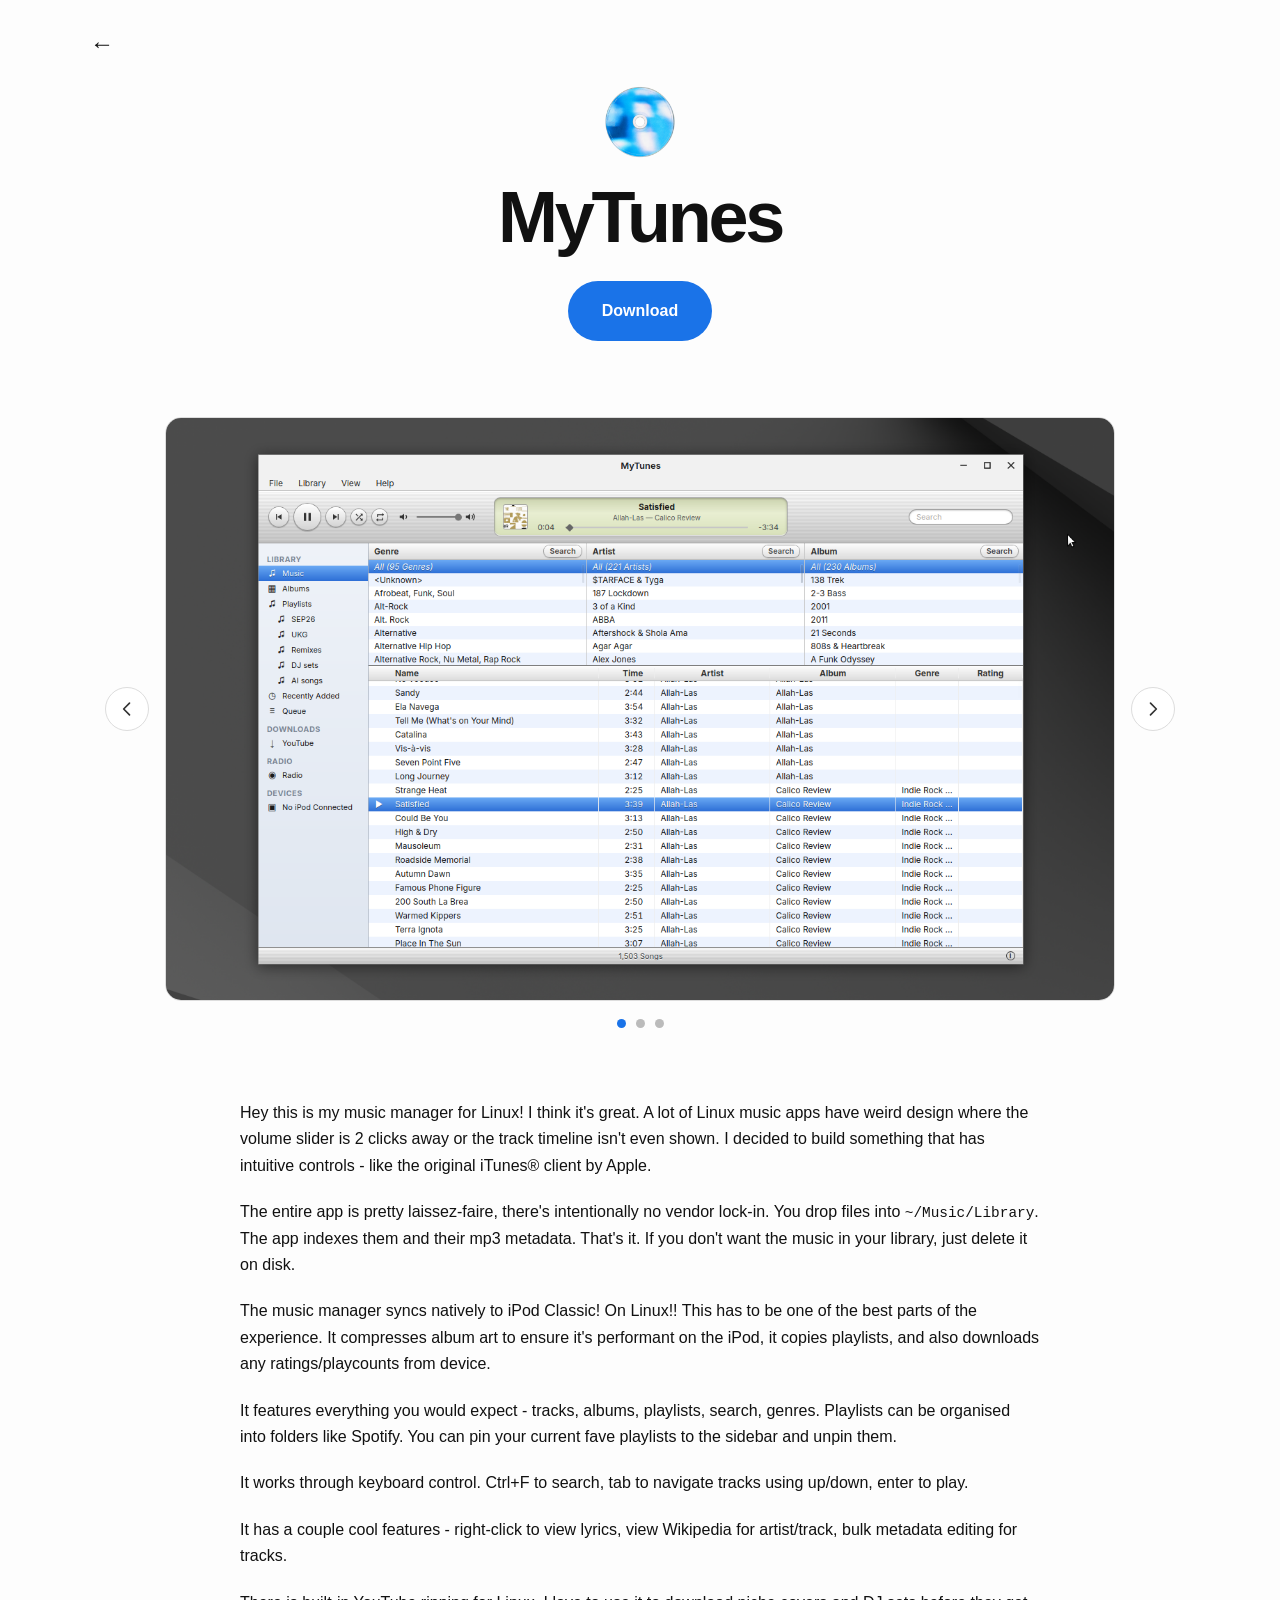
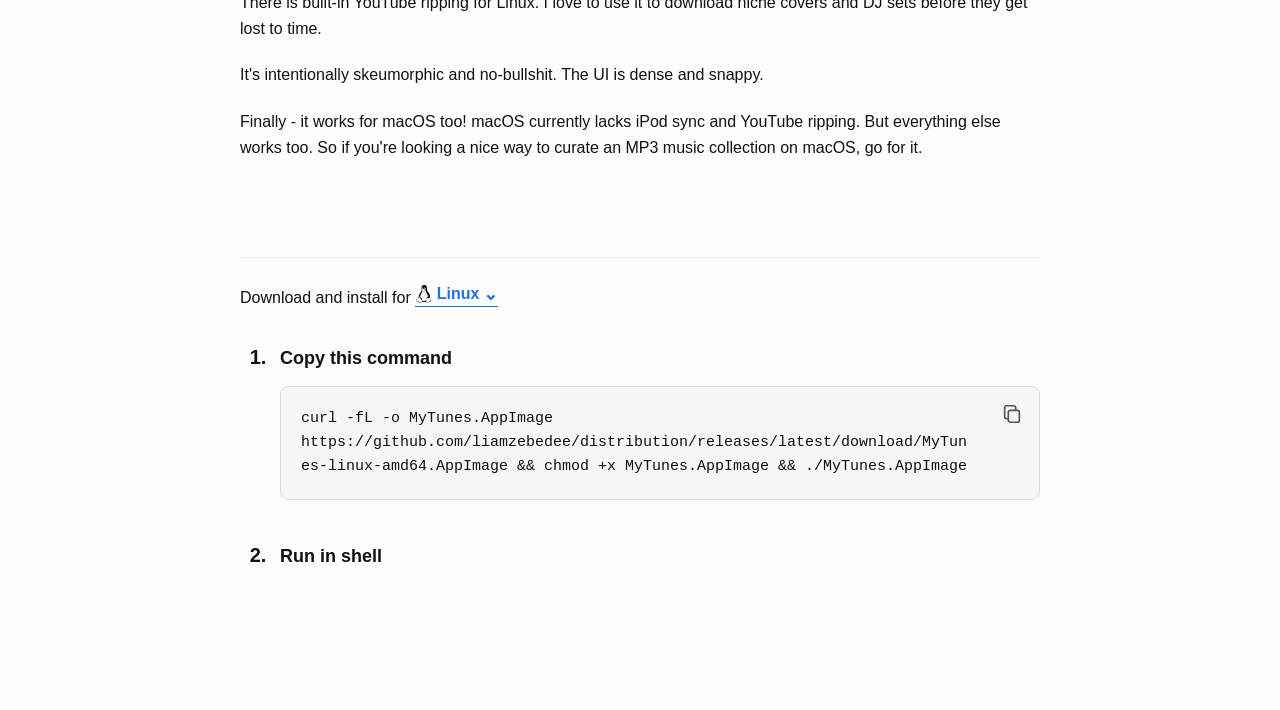
==== docs/mytunes/index.html @ f2d816f9 "Remove platform icons from product pages" ====
<!doctype html>
<html lang="en">
<head>
  <meta charset="utf-8">
  <meta name="viewport" content="width=device-width, initial-scale=1">
  <meta name="color-scheme" content="light">
  <title>MyTunes</title>
  <link rel="icon" href="../assets/mytunes.png">
  <link rel="preload" as="image" href="../assets/mytunes-music.png">
  <link rel="preload" as="image" href="../assets/mytunes-albums.png">
  <link rel="preload" as="image" href="../assets/mytunes-playlist.png">
  <link rel="preload" as="image" href="../assets/mytunes-macos-music.png">
  <link rel="preload" as="image" href="../assets/mytunes-macos-albums.png">
  <link rel="preload" as="image" href="../assets/mytunes-macos-playlist.png">
  <link rel="stylesheet" href="../styles.css?v=85d9c084">
</head>
<body>
  <div class="product-shell">
    <a class="back" href="../" aria-label="Back to apps">←</a>
    <main class="product-main" data-install="mytunes">
      <div class="product-hero">
        <img class="product-icon" src="../assets/mytunes.png" alt="" width="512" height="512">
        <h1>MyTunes</h1>
        <div class="hero-download">
          <a class="download-cta" href="#install">Download</a>
        </div>
      </div>
      <div class="product-gallery" aria-label="MyTunes screenshots">
        <div class="gallery-stage">
          <img class="product-shot" src="../assets/mytunes-music.png" data-linux-src="../assets/mytunes-music.png" data-mac-src="../assets/mytunes-macos-music.png" alt="MyTunes music library" width="1362" height="836" loading="eager">
          <img class="product-shot" src="../assets/mytunes-albums.png" data-linux-src="../assets/mytunes-albums.png" data-mac-src="../assets/mytunes-macos-albums.png" alt="MyTunes albums" width="1362" height="836" loading="eager" hidden>
          <img class="product-shot" src="../assets/mytunes-playlist.png" data-linux-src="../assets/mytunes-playlist.png" data-mac-src="../assets/mytunes-macos-playlist.png" alt="MyTunes playlist" width="1362" height="836" loading="eager" hidden>
          <button type="button" class="gallery-previous" aria-label="Previous screenshot"><svg viewBox="0 0 24 24" aria-hidden="true"><path d="m15 5-7 7 7 7"></path></svg></button>
          <button type="button" class="gallery-next" aria-label="Next screenshot"><svg viewBox="0 0 24 24" aria-hidden="true"><path d="m9 5 7 7-7 7"></path></svg></button>
        </div>
        <div class="gallery-dots" aria-label="Choose screenshot">
          <button type="button" data-slide="0" aria-label="Show music library" aria-current="true"></button>
          <button type="button" data-slide="1" aria-label="Show albums"></button>
          <button type="button" data-slide="2" aria-label="Show playlist"></button>
        </div>
      </div>
      <section class="product-overview" aria-label="About MyTunes">
        <p>Hey this is my music manager for Linux! I think it's great. A lot of Linux music apps have weird design where the volume slider is 2 clicks away or the track timeline isn't even shown. I decided to build something that has intuitive controls - like the original iTunes® client by Apple.</p>
        <p>The entire app is pretty laissez-faire, there's intentionally no vendor lock-in. You drop files into <code>~/Music/Library</code>. The app indexes them and their mp3 metadata. That's it. If you don't want the music in your library, just delete it on disk.</p>
        <p>The music manager syncs natively to iPod Classic! On Linux!! This has to be one of the best parts of the experience. It compresses album art to ensure it's performant on the iPod, it copies playlists, and also downloads any ratings/playcounts from device.</p>
        <p>It features everything you would expect - tracks, albums, playlists, search, genres. Playlists can be organised into folders like Spotify. You can pin your current fave playlists to the sidebar and unpin them.</p>
        <p>It works through keyboard control. Ctrl+F to search, tab to navigate tracks using up/down, enter to play.</p>
        <p>It has a couple cool features - right-click to view lyrics, view Wikipedia for artist/track, bulk metadata editing for tracks.</p>
        <p>There is built-in YouTube ripping for Linux. I love to use it to download niche covers and DJ sets before they get lost to time.</p>
        <p>It's intentionally skeumorphic and no-bullshit. The UI is dense and snappy.</p>
        <p>Finally - it works for macOS too! macOS currently lacks iPod sync and YouTube ripping. But everything else works too. So if you're looking a nice way to curate an MP3 music collection on macOS, go for it.</p>
      </section>
      <section class="install" id="install" aria-labelledby="install-title">
        <div class="install-line" id="install-title">
          <span>Download and install for</span>
          <details class="platform-picker">
            <summary><img class="selected-platform-icon" src="../assets/linux.svg" alt=""><span class="selected-platform">Linux</span><span class="picker-chevron" aria-hidden="true">⌄</span></summary>
            <div class="platform-menu">
              <button type="button" data-platform="linux" data-file="MyTunes.AppImage" data-url="https://github.com/liamzebedee/distribution/releases/latest/download/MyTunes-linux-amd64.AppImage"><img src="../assets/linux.svg" alt="">Linux</button>
              <button type="button" data-platform="mac" data-file="MyTunes.tar.gz" data-url="https://github.com/liamzebedee/distribution/releases/latest/download/MyTunes-macos-x86_64.tar.gz"><img src="../assets/apple.svg" alt="">macOS</button>
            </div>
          </details>
        </div>
        <ol class="steps">
          <li>
            <h3>Copy this command</h3>
            <div class="command">
              <code id="install-command" aria-live="polite"></code>
              <button type="button" class="copy-icon" aria-label="Copy command" title="Copy command" disabled>
                <svg class="icon-copy" viewBox="0 0 24 24" aria-hidden="true"><rect x="8" y="8" width="12" height="13" rx="2"></rect><path d="M16 8V5a2 2 0 0 0-2-2H6a2 2 0 0 0-2 2v10a2 2 0 0 0 2 2h2"></path></svg>
                <svg class="icon-check" viewBox="0 0 24 24" aria-hidden="true" hidden><path d="m4 12 5 5L20 6"></path></svg>
              </button>
              <span class="copy-status" role="status" aria-live="polite"></span>
            </div>
          </li>
          <li><h3>Run in shell</h3></li>
        </ol>
      </section>
    </main>
  </div>
  <script src="../site.js?v=9e9cbbb0" defer></script>
</body>
</html>
---- docs/styles.css ----
/* Small reset: preserve native controls while making sizing and media predictable. */
*, *::before, *::after { box-sizing: border-box; }
html {
  font: 400 16px/1.5 -apple-system, BlinkMacSystemFont, "Segoe UI", Roboto, Helvetica, Arial, sans-serif;
  color: #111;
  background: #fdfdfd;
  -webkit-text-size-adjust: 100%;
  text-size-adjust: 100%;
}
body { min-width: 320px; margin: 0; }
img, svg { display: block; max-width: 100%; }
img { height: auto; }
button, input, select, textarea { font: inherit; }
a { color: inherit; text-decoration-skip-ink: auto; }
[hidden] { display: none !important; }
:focus-visible { outline: 2px solid #2a7ae2; outline-offset: 3px; }

.home {
  display: grid;
  place-items: center;
  min-height: 100svh;
  padding: 32px 24px;
}
.app-grid {
  display: grid;
  grid-template-columns: repeat(2, minmax(260px, 350px));
  gap: 24px;
  width: 100%;
  justify-content: center;
}
.app-card {
  display: flex;
  flex-direction: column;
  align-items: center;
  min-height: 350px;
  padding: 46px 24px 34px;
  border: 1px solid #e5e5e5;
  border-radius: 12px;
  background: #fff;
  text-decoration: none;
  transition: border-color .15s, transform .15s;
}
.app-card:hover { border-color: #999; transform: translateY(-2px); }
.app-icon { width: 184px; height: 184px; object-fit: contain; }
.app-title { margin-top: 22px; font-size: 1.25rem; font-weight: 700; }
.platform-list { display: flex; gap: 22px; margin-top: 16px; }
.platform { display: inline-flex; align-items: center; gap: 6px; color: #555; font-size: .875rem; }
.platform img { width: 20px; height: 20px; }

.product-shell { width: min(100% - 48px, 1100px); min-height: 100svh; margin: 0 auto; padding: 28px 0 100px; }
.back { display: inline-block; padding: 4px 8px; margin-left: -8px; font-size: 1.5rem; line-height: 1; text-decoration: none; }
.back:hover { color: #2a7ae2; }
.product-hero { display: flex; flex-direction: column; align-items: center; padding-top: 24px; text-align: center; }
.product-icon { width: 76px; height: 76px; object-fit: contain; }
h1 { margin: 18px 0 24px; font-size: clamp(3rem, 6vw, 4.5rem); line-height: 1.1; letter-spacing: -.045em; }
.hero-download { display: flex; justify-content: center; }
.download-cta { display: inline-flex; align-items: center; justify-content: center; min-height: 60px; padding: 0 34px; border-radius: 999px; color: #fff; background: #1a73e8; font-weight: 700; text-decoration: none; }
.download-cta:hover { background: #185abc; }
.product-gallery { width: min(100%, 950px); margin: 76px auto 0; }
.gallery-stage { position: relative; }
.product-shot { display: block; width: 100%; height: auto; border: 1px solid #ddd; border-radius: 16px; background: #fff; }
.product-gallery[data-platform="mac"] .product-shot { border: 0; border-radius: 0; background: transparent; }
.single-shot { width: min(100%, 950px); margin: 76px auto 0; }
.product-shot.termset-shot { width: min(100%, 952px); border-radius: 0; }
.gallery-stage > button { position: absolute; top: 50%; display: grid; place-items: center; width: 44px; height: 44px; padding: 0; transform: translateY(-50%); border: 1px solid #ddd; border-radius: 50%; color: #333; background: #fff; cursor: pointer; }
.gallery-stage > button:hover { border-color: #999; color: #111; }
.gallery-stage > button svg { display: block; width: 20px; height: 20px; fill: none; stroke: currentColor; stroke-width: 2; stroke-linecap: round; stroke-linejoin: round; }
.gallery-previous { left: -60px; }
.gallery-next { right: -60px; }
.gallery-dots { display: flex; justify-content: center; gap: 10px; margin-top: 18px; }
.gallery-dots button { width: 9px; height: 9px; padding: 0; border: 0; border-radius: 50%; background: #bbb; cursor: pointer; }
.gallery-dots button[aria-current="true"] { background: #1a73e8; }
.product-overview { width: min(100%, 800px); margin: 72px auto 0; line-height: 1.65; }
.product-overview p { margin: 0 0 1.25em; }
.product-overview p:last-child { margin-bottom: 0; }
.product-overview code { font: .9em ui-monospace, SFMono-Regular, Consolas, "Liberation Mono", monospace; }
.install { width: min(100%, 800px); margin: 96px auto 0; padding-top: 24px; border-top: 1px solid #e5e5e5; scroll-margin-top: 24px; }
.install-line { display: flex; flex-wrap: wrap; align-items: baseline; gap: 4px; font-size: 1rem; line-height: 1.5; }
.platform-picker { position: relative; display: inline-block; }
.platform-picker summary { display: inline-flex; align-items: center; gap: 4px; border-bottom: 1px solid currentColor; color: #1a73e8; font-weight: 600; list-style: none; cursor: pointer; }
.platform-picker summary::marker { content: ""; }
.platform-picker summary::-webkit-details-marker { display: none; }
.platform-picker summary:hover { color: #185abc; }
.selected-platform-icon, .platform-menu button img { width: 18px; height: 18px; }
.picker-chevron { font-size: 1.125rem; line-height: 1; }
.platform-menu { position: absolute; z-index: 2; top: calc(100% + 8px); left: 0; min-width: 140px; padding: 5px; border: 1px solid #ddd; border-radius: 8px; background: #fff; box-shadow: 0 8px 24px #0002; }
.platform-menu button { display: flex; align-items: center; gap: 8px; width: 100%; padding: 8px 10px; border: 0; border-radius: 4px; color: #111; background: transparent; text-align: left; cursor: pointer; }
.platform-menu button:hover, .platform-menu button[aria-current="true"] { background: #eef3fc; }
.steps { margin: 32px 0 0; padding-left: 32px; }
.steps li { padding-left: 8px; margin-bottom: 40px; }
.steps li::marker { font-weight: 700; font-size: 1.25rem; }
.steps h3 { margin: 0 0 14px; font-size: 1.125rem; }
.command { position: relative; }
.command code { display: block; min-height: 84px; padding: 20px 66px 20px 20px; overflow-wrap: anywhere; border: 1px solid #ddd; border-radius: 8px; background: #f6f6f6; font: 15px/1.6 ui-monospace, SFMono-Regular, Consolas, "Liberation Mono", monospace; }
.copy-icon { position: absolute; top: 10px; right: 10px; display: grid; place-items: center; width: 36px; height: 36px; padding: 7px; border: 0; border-radius: 5px; color: #555; background: transparent; cursor: pointer; }
.copy-icon:hover:not(:disabled) { color: #111; background: #e8e8e8; }
.copy-icon:disabled { opacity: .5; cursor: default; }
.copy-icon.pending { color: #1a73e8; background: #eaf2fe; }
.copy-icon.copied { color: #16803d; background: #e9f6ed; }
.copy-icon.failed { color: #b3261e; background: #fcebea; }
.copy-icon svg { width: 22px; height: 22px; fill: none; stroke: currentColor; stroke-width: 1.8; stroke-linecap: round; stroke-linejoin: round; }
.copy-icon [hidden] { display: none; }
.copy-status { display: block; margin-top: 8px; font-size: .875rem; color: #16803d; }
.copy-status:empty { display: none; }
.copy-status.failed { color: #b3261e; }

@media (prefers-reduced-motion: reduce) {
  .app-card { transition: none; }
}

@media (max-width: 1100px) {
  .gallery-previous { left: 12px; }
  .gallery-next { right: 12px; }
}

@media (max-width: 620px) {
  .app-grid { grid-template-columns: minmax(0, 350px); gap: 16px; }
  .app-card { min-height: 300px; padding: 30px 20px 26px; }
  .app-icon { width: 152px; height: 152px; }
  .product-shell { width: calc(100% - 32px); }
  .product-hero { padding-top: 20px; }
  .product-icon { width: 64px; height: 64px; }
  h1 { margin-bottom: 22px; }
  .download-cta { min-height: 52px; padding: 0 26px; }
  .product-gallery, .single-shot { margin-top: 52px; }
  .product-shot { border-radius: 10px; }
  .install { margin-top: 64px; }
  .steps { margin-top: 32px; }
}
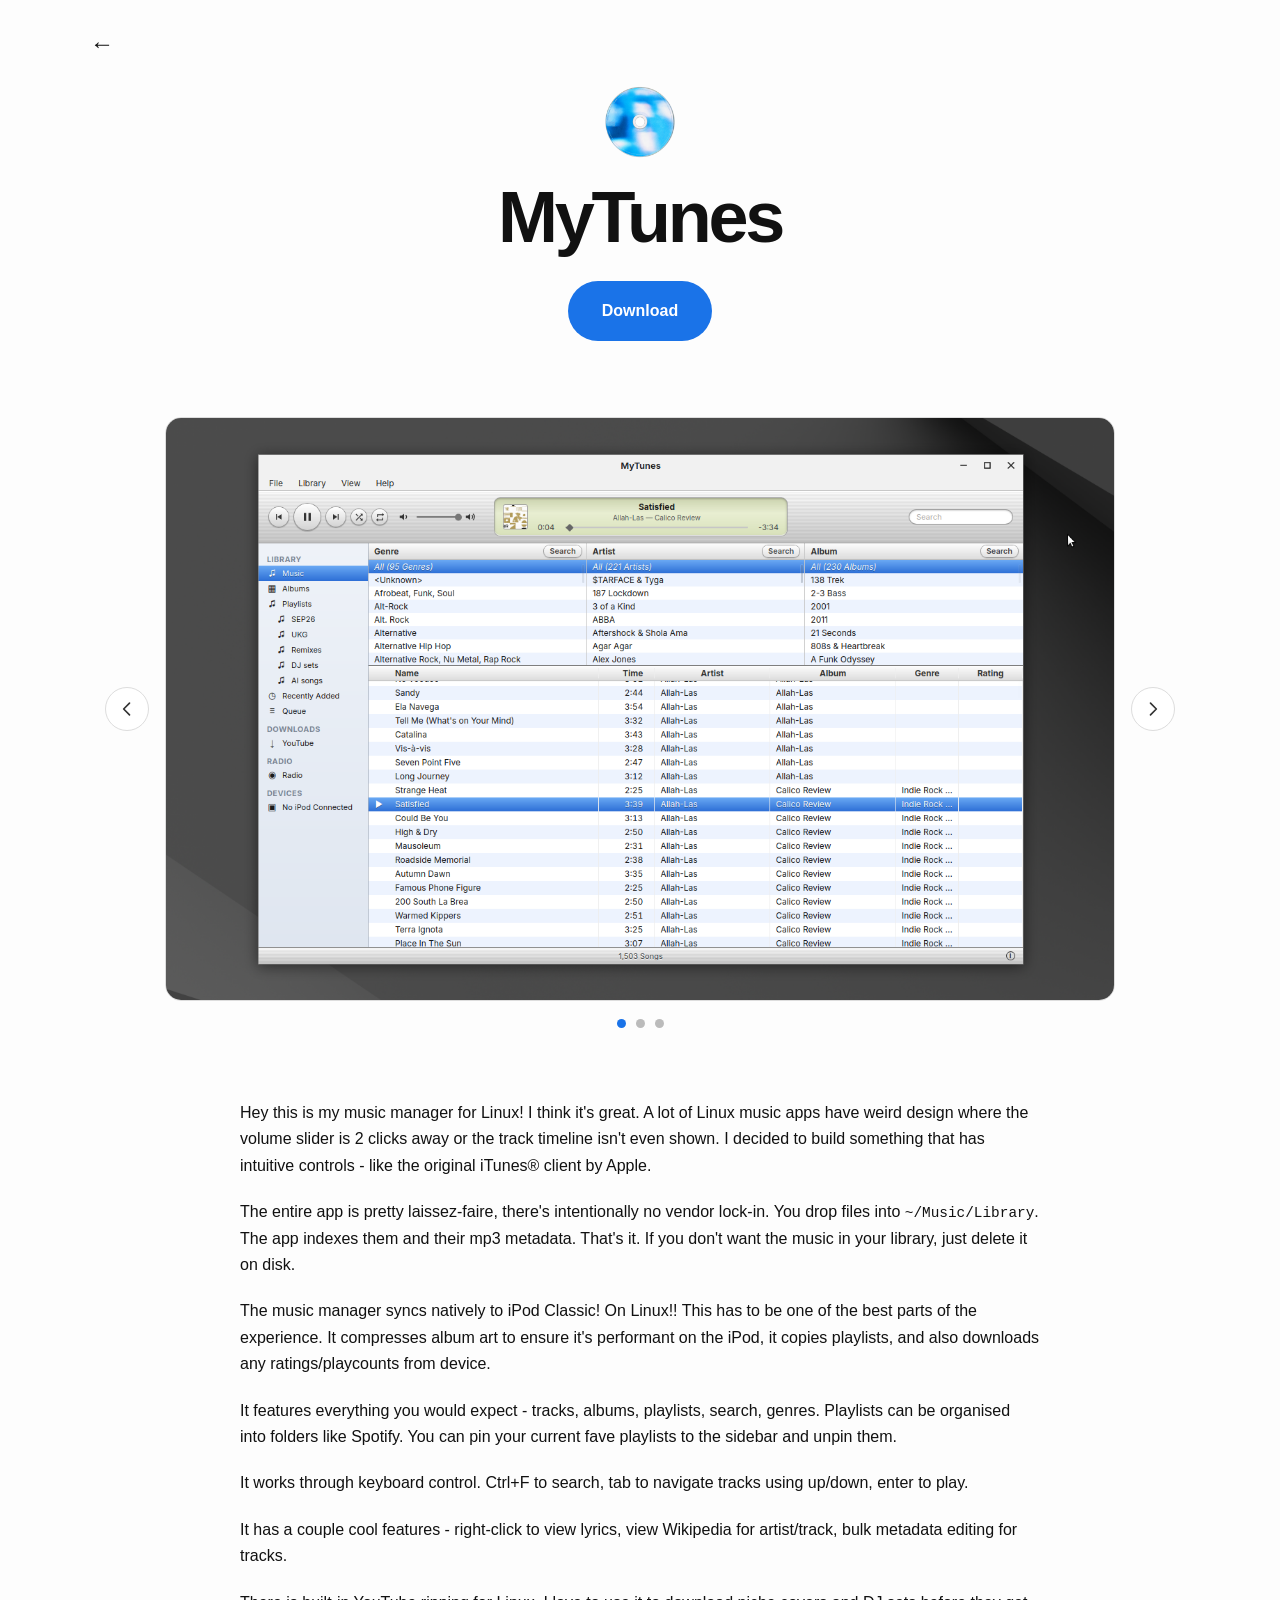
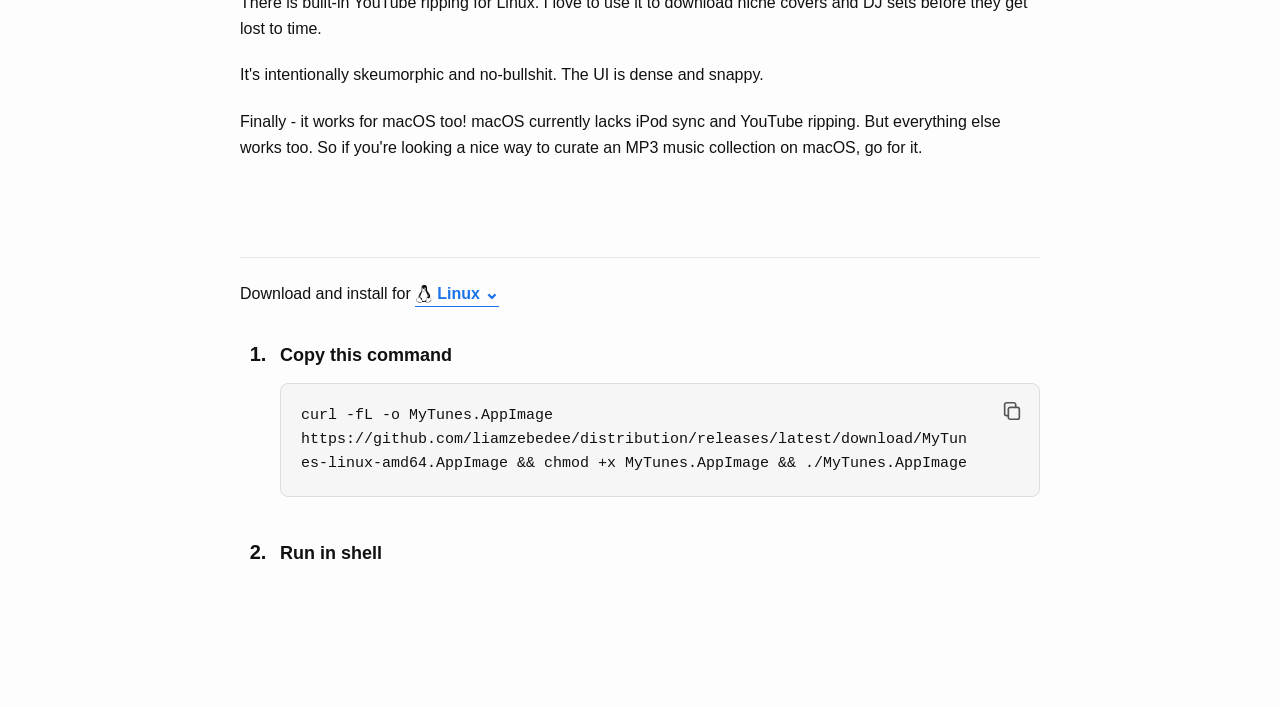
==== commit ff2c5900: "Align install platform dropdown with body text" ====
--- a/docs/mytunes/index.html
+++ b/docs/mytunes/index.html
@@ -12,7 +12,7 @@
   <link rel="preload" as="image" href="../assets/mytunes-macos-music.png">
   <link rel="preload" as="image" href="../assets/mytunes-macos-albums.png">
   <link rel="preload" as="image" href="../assets/mytunes-macos-playlist.png">
-  <link rel="stylesheet" href="../styles.css?v=85d9c084">
+  <link rel="stylesheet" href="../styles.css?v=62ccc9a5">
 </head>
 <body>
   <div class="product-shell">
--- a/docs/styles.css
+++ b/docs/styles.css
@@ -75,13 +75,14 @@
 .product-overview p:last-child { margin-bottom: 0; }
 .product-overview code { font: .9em ui-monospace, SFMono-Regular, Consolas, "Liberation Mono", monospace; }
 .install { width: min(100%, 800px); margin: 96px auto 0; padding-top: 24px; border-top: 1px solid #e5e5e5; scroll-margin-top: 24px; }
-.install-line { display: flex; flex-wrap: wrap; align-items: baseline; gap: 4px; font-size: 1rem; line-height: 1.5; }
-.platform-picker { position: relative; display: inline-block; }
-.platform-picker summary { display: inline-flex; align-items: center; gap: 4px; border-bottom: 1px solid currentColor; color: #1a73e8; font-weight: 600; list-style: none; cursor: pointer; }
+.install-line { font-size: 1rem; line-height: 1.5; }
+.platform-picker { position: relative; display: inline-block; vertical-align: baseline; }
+.platform-picker summary { display: inline-flex; align-items: baseline; gap: 4px; border-bottom: 1px solid currentColor; color: #1a73e8; font-weight: 600; line-height: inherit; list-style: none; cursor: pointer; }
 .platform-picker summary::marker { content: ""; }
 .platform-picker summary::-webkit-details-marker { display: none; }
 .platform-picker summary:hover { color: #185abc; }
 .selected-platform-icon, .platform-menu button img { width: 18px; height: 18px; }
+.selected-platform-icon { align-self: center; }
 .picker-chevron { font-size: 1.125rem; line-height: 1; }
 .platform-menu { position: absolute; z-index: 2; top: calc(100% + 8px); left: 0; min-width: 140px; padding: 5px; border: 1px solid #ddd; border-radius: 8px; background: #fff; box-shadow: 0 8px 24px #0002; }
 .platform-menu button { display: flex; align-items: center; gap: 8px; width: 100%; padding: 8px 10px; border: 0; border-radius: 4px; color: #111; background: transparent; text-align: left; cursor: pointer; }
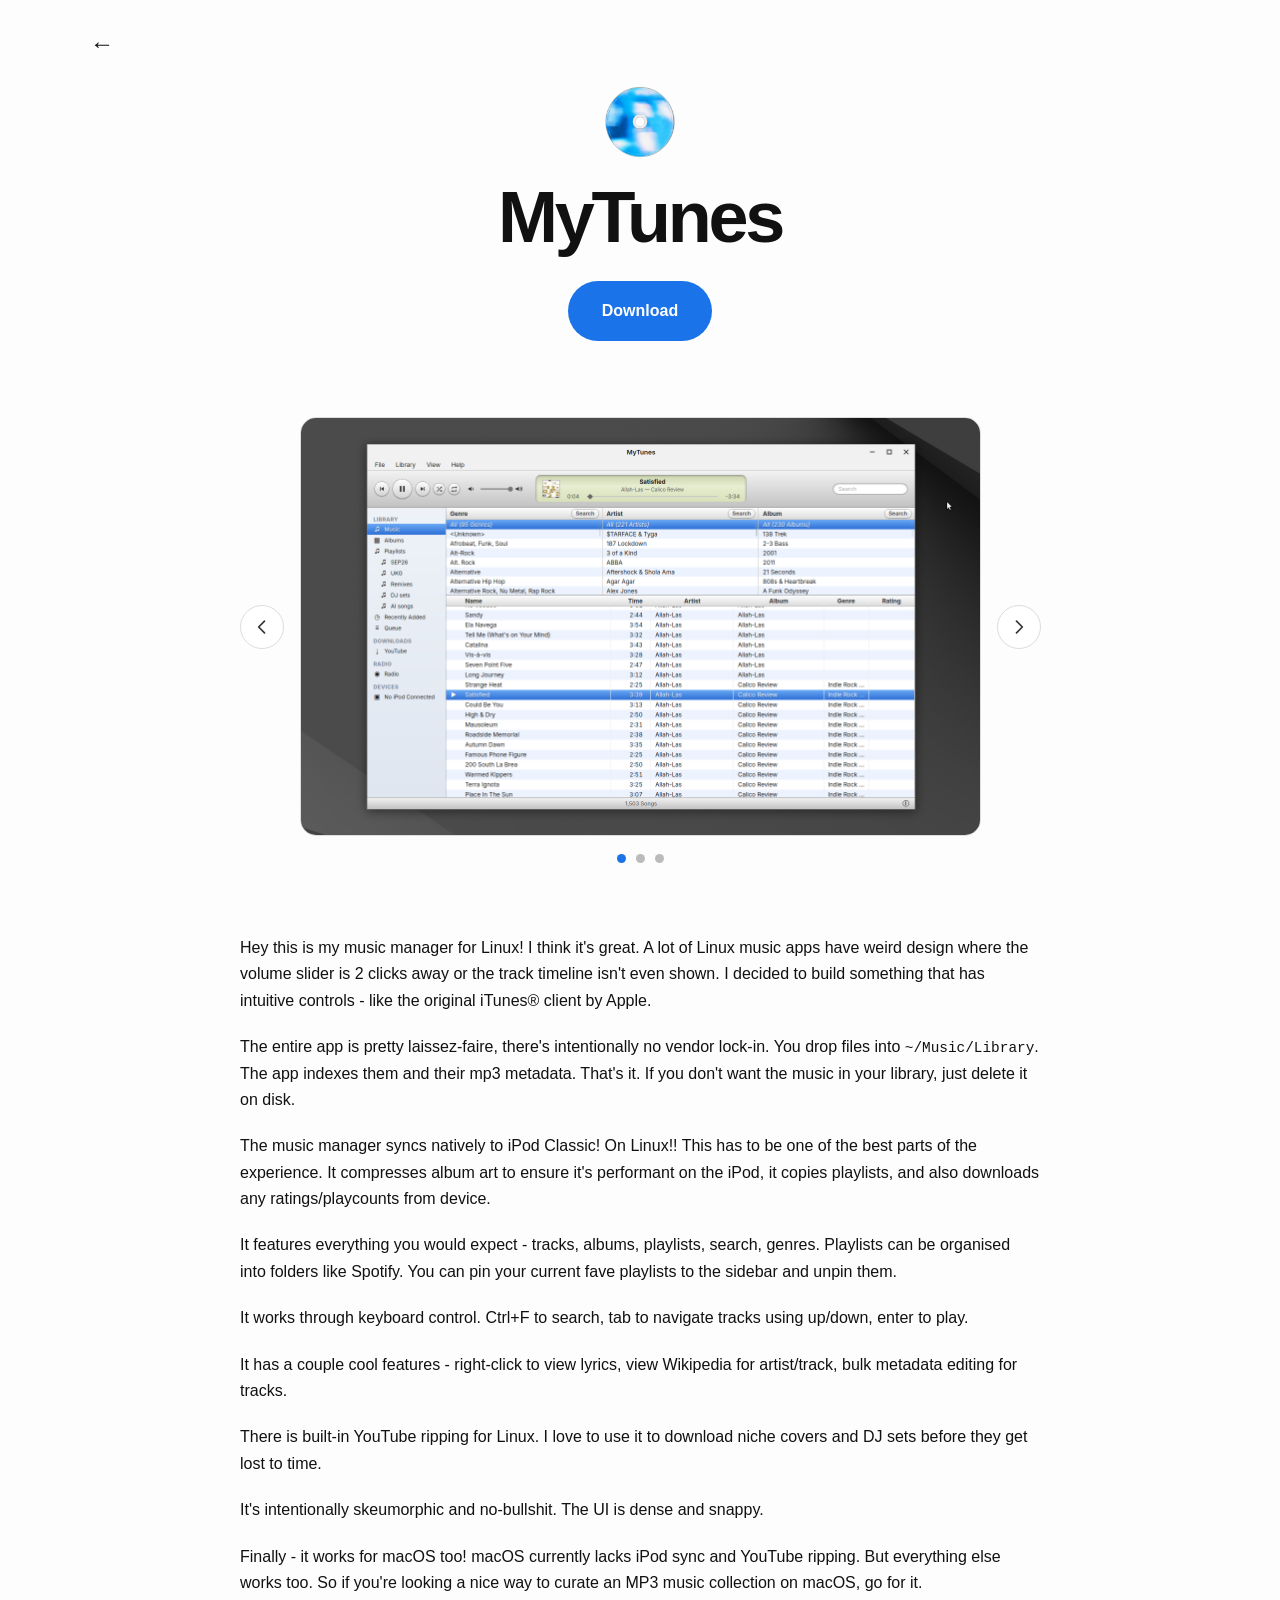
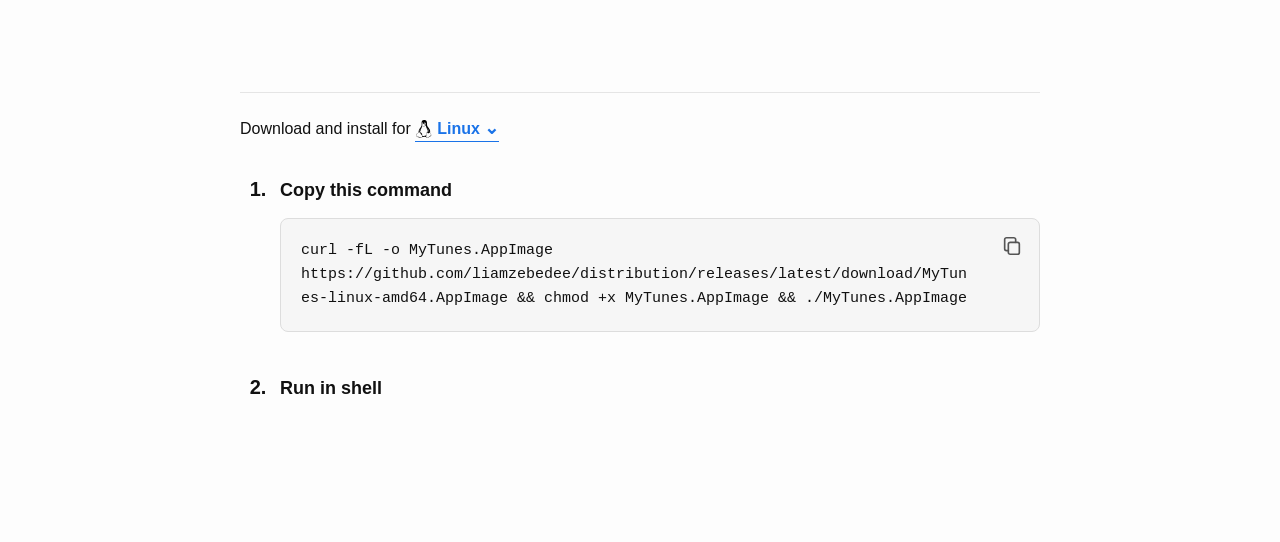
==== commit 857b0574: "Publish Desktop Downloads Page" ====
--- a/docs/mytunes/index.html
+++ b/docs/mytunes/index.html
@@ -12,7 +12,7 @@
   <link rel="preload" as="image" href="../assets/mytunes-macos-music.png">
   <link rel="preload" as="image" href="../assets/mytunes-macos-albums.png">
   <link rel="preload" as="image" href="../assets/mytunes-macos-playlist.png">
-  <link rel="stylesheet" href="../styles.css?v=62ccc9a5">
+  <link rel="stylesheet" href="../styles.css?v=3dec4b8b">
 </head>
 <body>
   <div class="product-shell">
--- a/docs/styles.css
+++ b/docs/styles.css
@@ -56,12 +56,13 @@
 .hero-download { display: flex; justify-content: center; }
 .download-cta { display: inline-flex; align-items: center; justify-content: center; min-height: 60px; padding: 0 34px; border-radius: 999px; color: #fff; background: #1a73e8; font-weight: 700; text-decoration: none; }
 .download-cta:hover { background: #185abc; }
-.product-gallery { width: min(100%, 950px); margin: 76px auto 0; }
+.product-gallery { width: min(100%, 681px); margin: 76px auto 0; }
+.product-gallery[data-platform="mac"] { width: min(100%, 606px); }
 .gallery-stage { position: relative; }
 .product-shot { display: block; width: 100%; height: auto; border: 1px solid #ddd; border-radius: 16px; background: #fff; }
 .product-gallery[data-platform="mac"] .product-shot { border: 0; border-radius: 0; background: transparent; }
-.single-shot { width: min(100%, 950px); margin: 76px auto 0; }
-.product-shot.termset-shot { width: min(100%, 952px); border-radius: 0; }
+.single-shot { width: min(100%, 476px); margin: 76px auto 0; }
+.product-shot.termset-shot { border-radius: 0; }
 .gallery-stage > button { position: absolute; top: 50%; display: grid; place-items: center; width: 44px; height: 44px; padding: 0; transform: translateY(-50%); border: 1px solid #ddd; border-radius: 50%; color: #333; background: #fff; cursor: pointer; }
 .gallery-stage > button:hover { border-color: #999; color: #111; }
 .gallery-stage > button svg { display: block; width: 20px; height: 20px; fill: none; stroke: currentColor; stroke-width: 2; stroke-linecap: round; stroke-linejoin: round; }
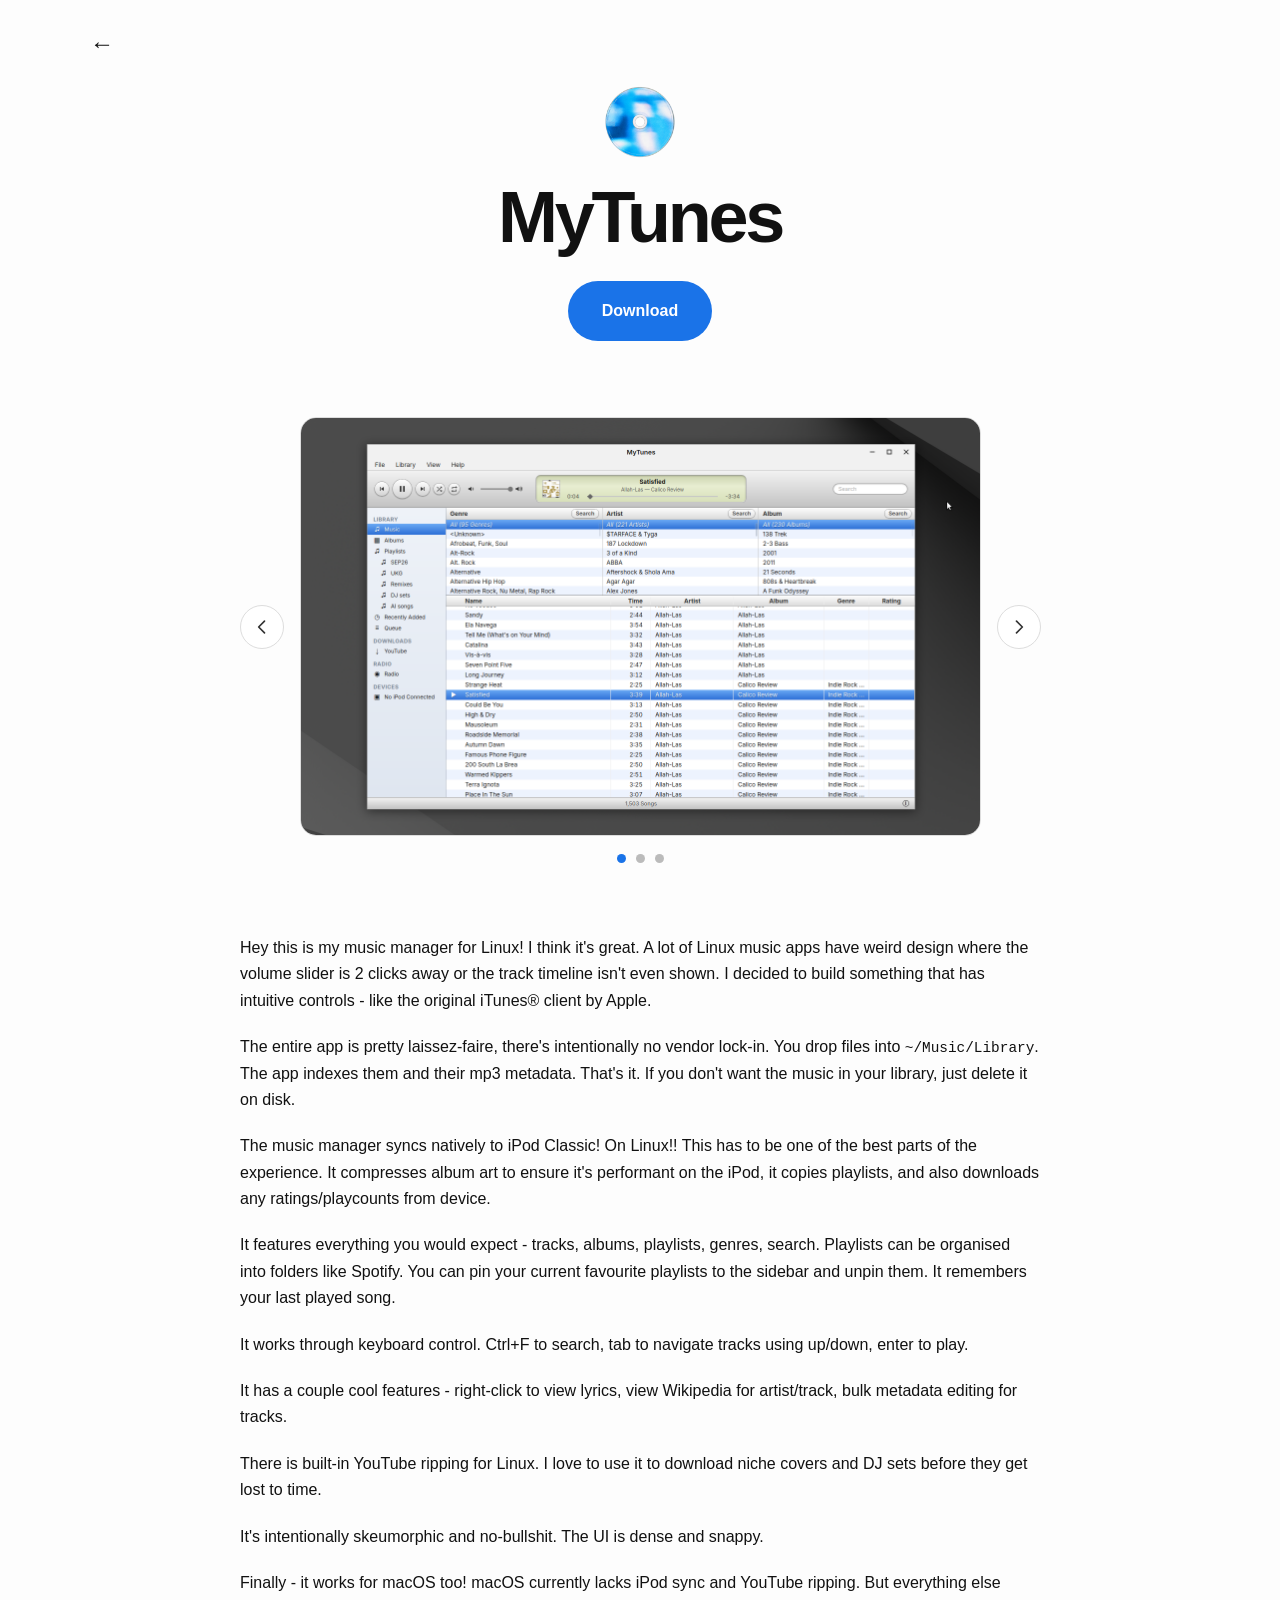
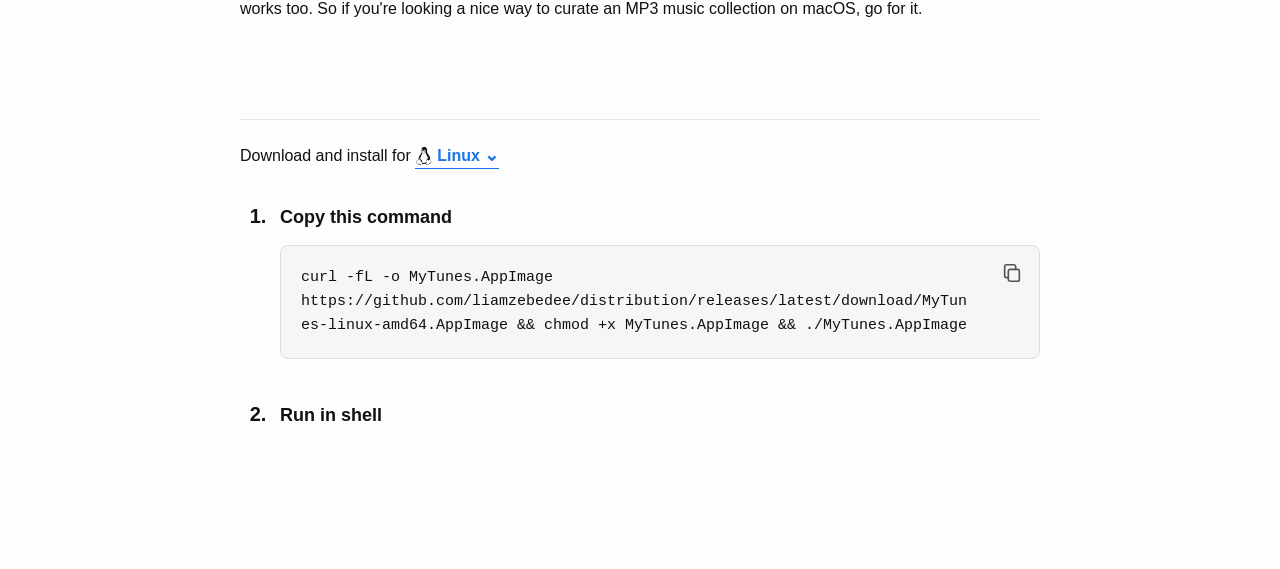
==== commit 534a4808: "Publish Desktop Downloads Page" ====
--- a/docs/mytunes/index.html
+++ b/docs/mytunes/index.html
@@ -43,7 +43,7 @@
         <p>Hey this is my music manager for Linux! I think it's great. A lot of Linux music apps have weird design where the volume slider is 2 clicks away or the track timeline isn't even shown. I decided to build something that has intuitive controls - like the original iTunes® client by Apple.</p>
         <p>The entire app is pretty laissez-faire, there's intentionally no vendor lock-in. You drop files into <code>~/Music/Library</code>. The app indexes them and their mp3 metadata. That's it. If you don't want the music in your library, just delete it on disk.</p>
         <p>The music manager syncs natively to iPod Classic! On Linux!! This has to be one of the best parts of the experience. It compresses album art to ensure it's performant on the iPod, it copies playlists, and also downloads any ratings/playcounts from device.</p>
-        <p>It features everything you would expect - tracks, albums, playlists, search, genres. Playlists can be organised into folders like Spotify. You can pin your current fave playlists to the sidebar and unpin them.</p>
+        <p>It features everything you would expect - tracks, albums, playlists, genres, search. Playlists can be organised into folders like Spotify. You can pin your current favourite playlists to the sidebar and unpin them. It remembers your last played song.</p>
         <p>It works through keyboard control. Ctrl+F to search, tab to navigate tracks using up/down, enter to play.</p>
         <p>It has a couple cool features - right-click to view lyrics, view Wikipedia for artist/track, bulk metadata editing for tracks.</p>
         <p>There is built-in YouTube ripping for Linux. I love to use it to download niche covers and DJ sets before they get lost to time.</p>
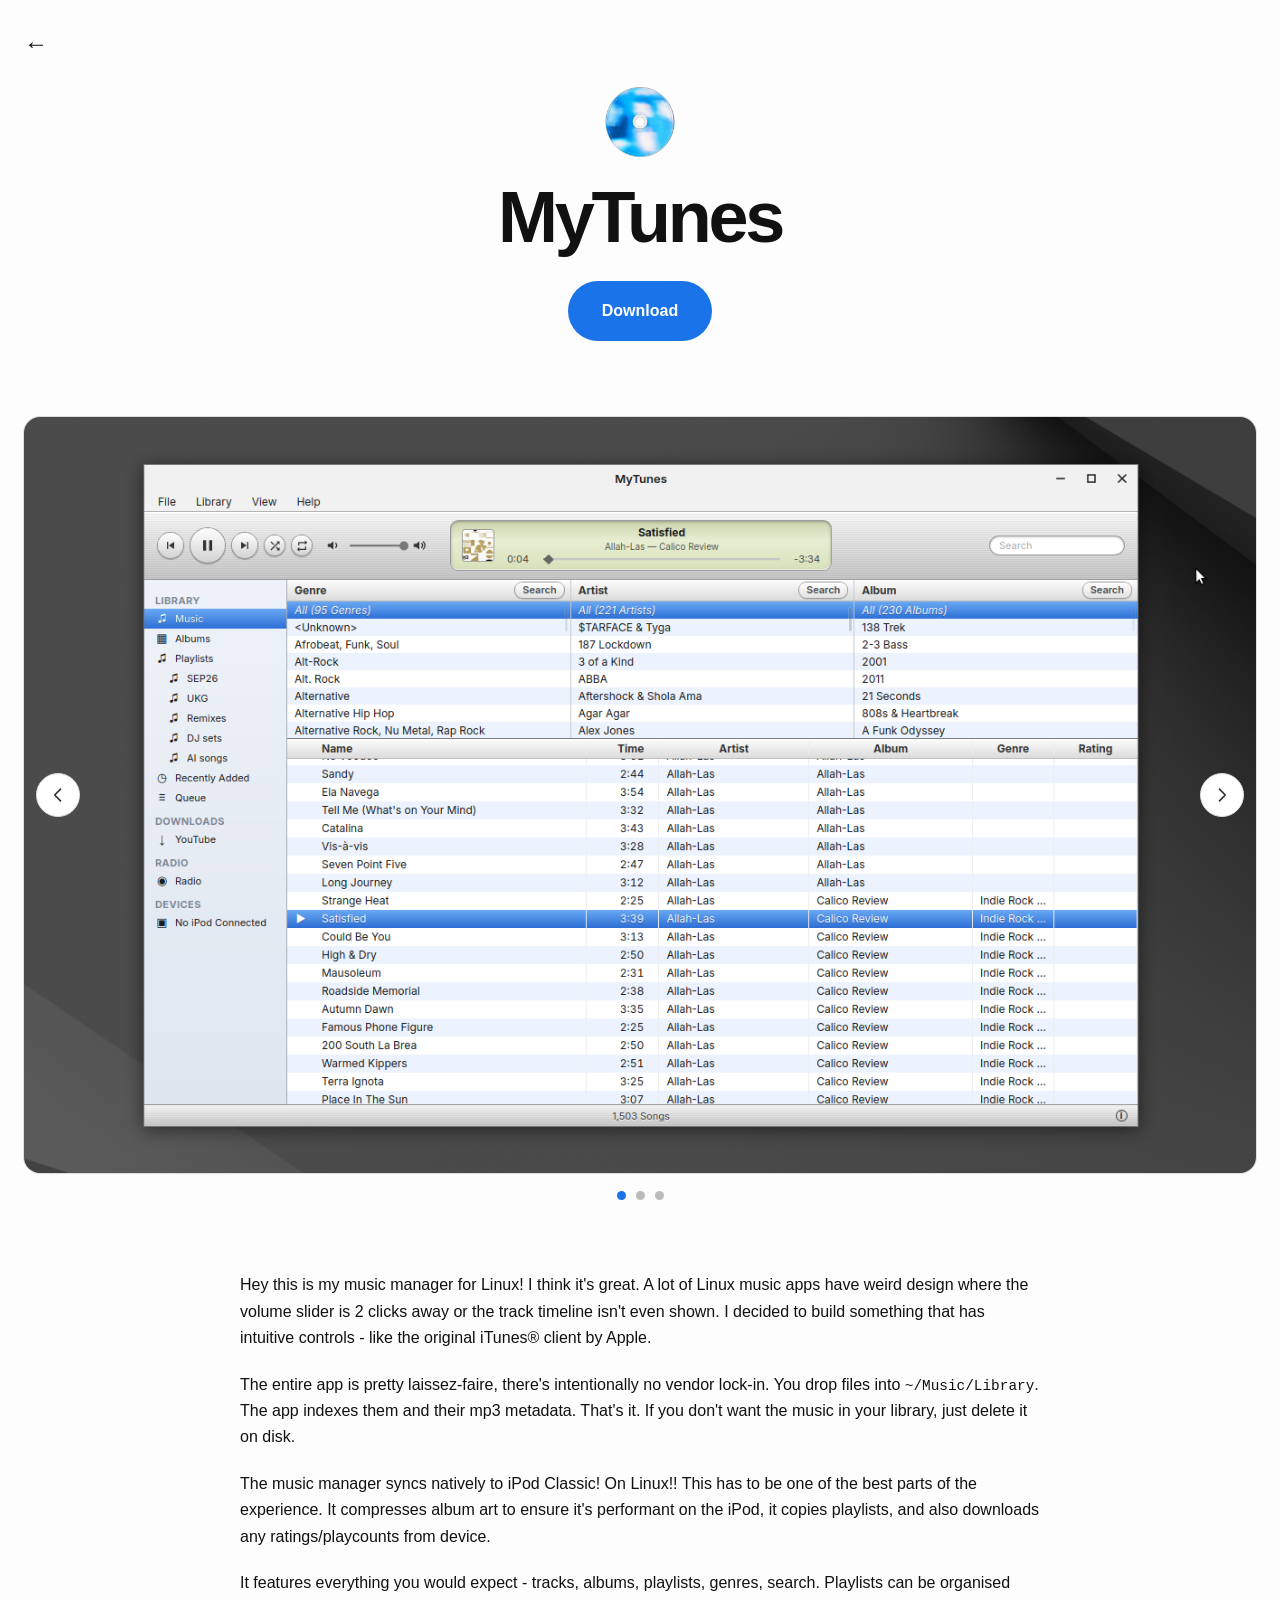
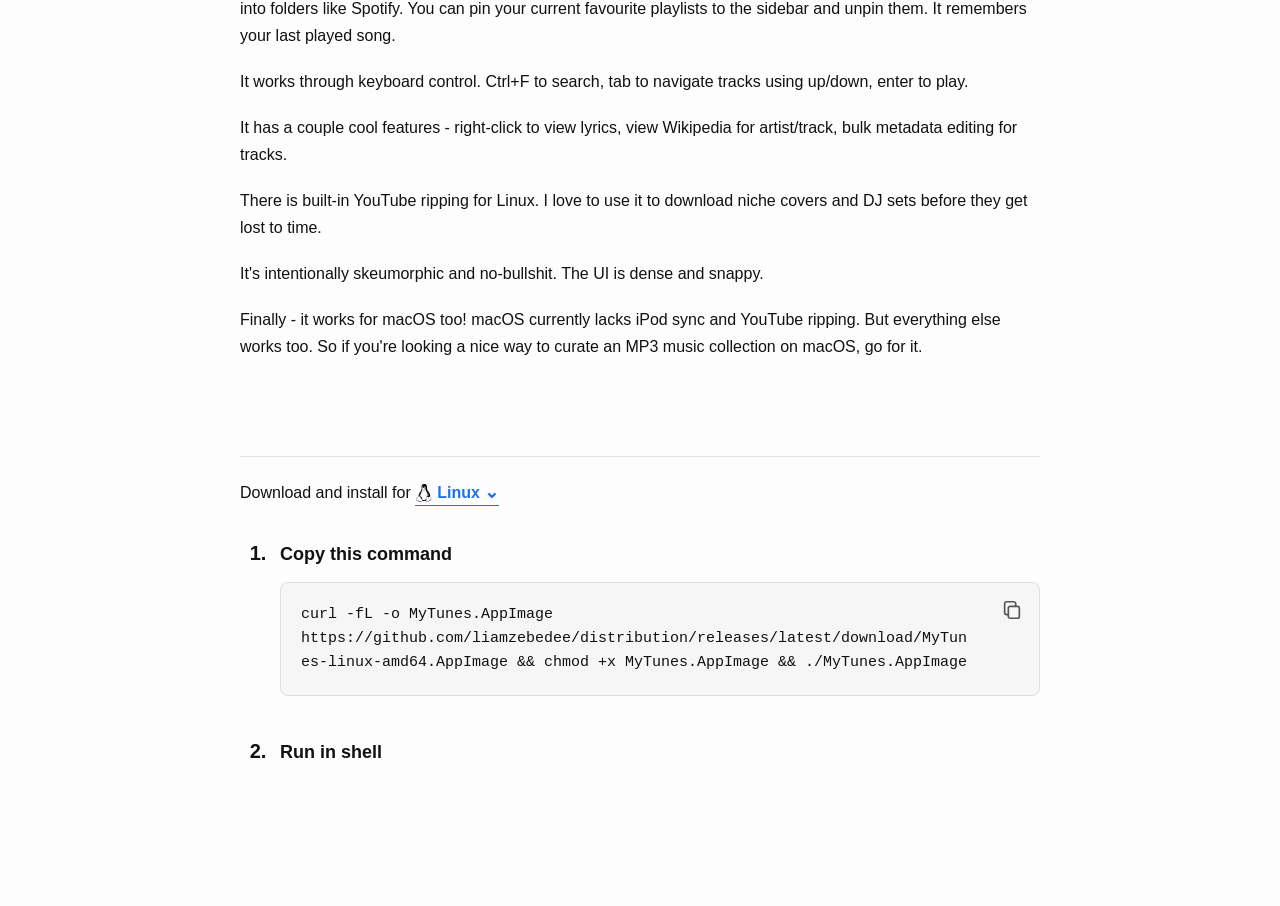
==== commit 9a54e693: "Publish Desktop Downloads Page" ====
--- a/docs/mytunes/index.html
+++ b/docs/mytunes/index.html
@@ -12,7 +12,7 @@
   <link rel="preload" as="image" href="../assets/mytunes-macos-music.png">
   <link rel="preload" as="image" href="../assets/mytunes-macos-albums.png">
   <link rel="preload" as="image" href="../assets/mytunes-macos-playlist.png">
-  <link rel="stylesheet" href="../styles.css?v=3dec4b8b">
+  <link rel="stylesheet" href="../styles.css?v=87ff8832">
 </head>
 <body>
   <div class="product-shell">
@@ -27,9 +27,15 @@
       </div>
       <div class="product-gallery" aria-label="MyTunes screenshots">
         <div class="gallery-stage">
-          <img class="product-shot" src="../assets/mytunes-music.png" data-linux-src="../assets/mytunes-music.png" data-mac-src="../assets/mytunes-macos-music.png" alt="MyTunes music library" width="1362" height="836" loading="eager">
-          <img class="product-shot" src="../assets/mytunes-albums.png" data-linux-src="../assets/mytunes-albums.png" data-mac-src="../assets/mytunes-macos-albums.png" alt="MyTunes albums" width="1362" height="836" loading="eager" hidden>
-          <img class="product-shot" src="../assets/mytunes-playlist.png" data-linux-src="../assets/mytunes-playlist.png" data-mac-src="../assets/mytunes-macos-playlist.png" alt="MyTunes playlist" width="1362" height="836" loading="eager" hidden>
+          <a class="screenshot-link" href="../assets/mytunes-music.png" aria-label="Open music library screenshot at full size">
+            <img class="product-shot" src="../assets/mytunes-music.png" data-linux-src="../assets/mytunes-music.png" data-mac-src="../assets/mytunes-macos-music.png" alt="MyTunes music library" width="1362" height="836" loading="eager">
+          </a>
+          <a class="screenshot-link" href="../assets/mytunes-albums.png" aria-label="Open albums screenshot at full size" hidden>
+            <img class="product-shot" src="../assets/mytunes-albums.png" data-linux-src="../assets/mytunes-albums.png" data-mac-src="../assets/mytunes-macos-albums.png" alt="MyTunes albums" width="1362" height="836" loading="eager" hidden>
+          </a>
+          <a class="screenshot-link" href="../assets/mytunes-playlist.png" aria-label="Open playlist screenshot at full size" hidden>
+            <img class="product-shot" src="../assets/mytunes-playlist.png" data-linux-src="../assets/mytunes-playlist.png" data-mac-src="../assets/mytunes-macos-playlist.png" alt="MyTunes playlist" width="1362" height="836" loading="eager" hidden>
+          </a>
           <button type="button" class="gallery-previous" aria-label="Previous screenshot"><svg viewBox="0 0 24 24" aria-hidden="true"><path d="m15 5-7 7 7 7"></path></svg></button>
           <button type="button" class="gallery-next" aria-label="Next screenshot"><svg viewBox="0 0 24 24" aria-hidden="true"><path d="m9 5 7 7-7 7"></path></svg></button>
         </div>
@@ -78,6 +84,6 @@
       </section>
     </main>
   </div>
-  <script src="../site.js?v=9e9cbbb0" defer></script>
+  <script src="../site.js?v=3589b0b3" defer></script>
 </body>
 </html>
--- a/docs/styles.css
+++ b/docs/styles.css
@@ -47,7 +47,7 @@
 .platform { display: inline-flex; align-items: center; gap: 6px; color: #555; font-size: .875rem; }
 .platform img { width: 20px; height: 20px; }
 
-.product-shell { width: min(100% - 48px, 1100px); min-height: 100svh; margin: 0 auto; padding: 28px 0 100px; }
+.product-shell { width: min(100% - 48px, 1482px); min-height: 100svh; margin: 0 auto; padding: 28px 0 100px; }
 .back { display: inline-block; padding: 4px 8px; margin-left: -8px; font-size: 1.5rem; line-height: 1; text-decoration: none; }
 .back:hover { color: #2a7ae2; }
 .product-hero { display: flex; flex-direction: column; align-items: center; padding-top: 24px; text-align: center; }
@@ -56,13 +56,15 @@
 .hero-download { display: flex; justify-content: center; }
 .download-cta { display: inline-flex; align-items: center; justify-content: center; min-height: 60px; padding: 0 34px; border-radius: 999px; color: #fff; background: #1a73e8; font-weight: 700; text-decoration: none; }
 .download-cta:hover { background: #185abc; }
-.product-gallery { width: min(100%, 681px); margin: 76px auto 0; }
-.product-gallery[data-platform="mac"] { width: min(100%, 606px); }
+.product-gallery { width: max-content; max-width: 100%; margin: 76px auto 0; }
 .gallery-stage { position: relative; }
-.product-shot { display: block; width: 100%; height: auto; border: 1px solid #ddd; border-radius: 16px; background: #fff; }
-.product-gallery[data-platform="mac"] .product-shot { border: 0; border-radius: 0; background: transparent; }
-.single-shot { width: min(100%, 476px); margin: 76px auto 0; }
+/* Keep screenshot text at its native size; only shrink to fit a narrower screen. */
+.product-shot { display: block; width: auto; height: auto; border-radius: 16px; background: #fff; box-shadow: 0 0 0 1px #ddd; }
+.product-gallery[data-platform="mac"] .product-shot { border-radius: 0; background: transparent; box-shadow: none; }
+.single-shot { margin: 76px auto 0; }
 .product-shot.termset-shot { border-radius: 0; }
+.screenshot-link { display: block; width: fit-content; max-width: 100%; margin-inline: auto; cursor: zoom-in; }
+.screenshot-link:has(.single-shot) { display: flow-root; }
 .gallery-stage > button { position: absolute; top: 50%; display: grid; place-items: center; width: 44px; height: 44px; padding: 0; transform: translateY(-50%); border: 1px solid #ddd; border-radius: 50%; color: #333; background: #fff; cursor: pointer; }
 .gallery-stage > button:hover { border-color: #999; color: #111; }
 .gallery-stage > button svg { display: block; width: 20px; height: 20px; fill: none; stroke: currentColor; stroke-width: 2; stroke-linecap: round; stroke-linejoin: round; }
@@ -110,7 +112,7 @@
   .app-card { transition: none; }
 }
 
-@media (max-width: 1100px) {
+@media (max-width: 1530px) {
   .gallery-previous { left: 12px; }
   .gallery-next { right: 12px; }
 }
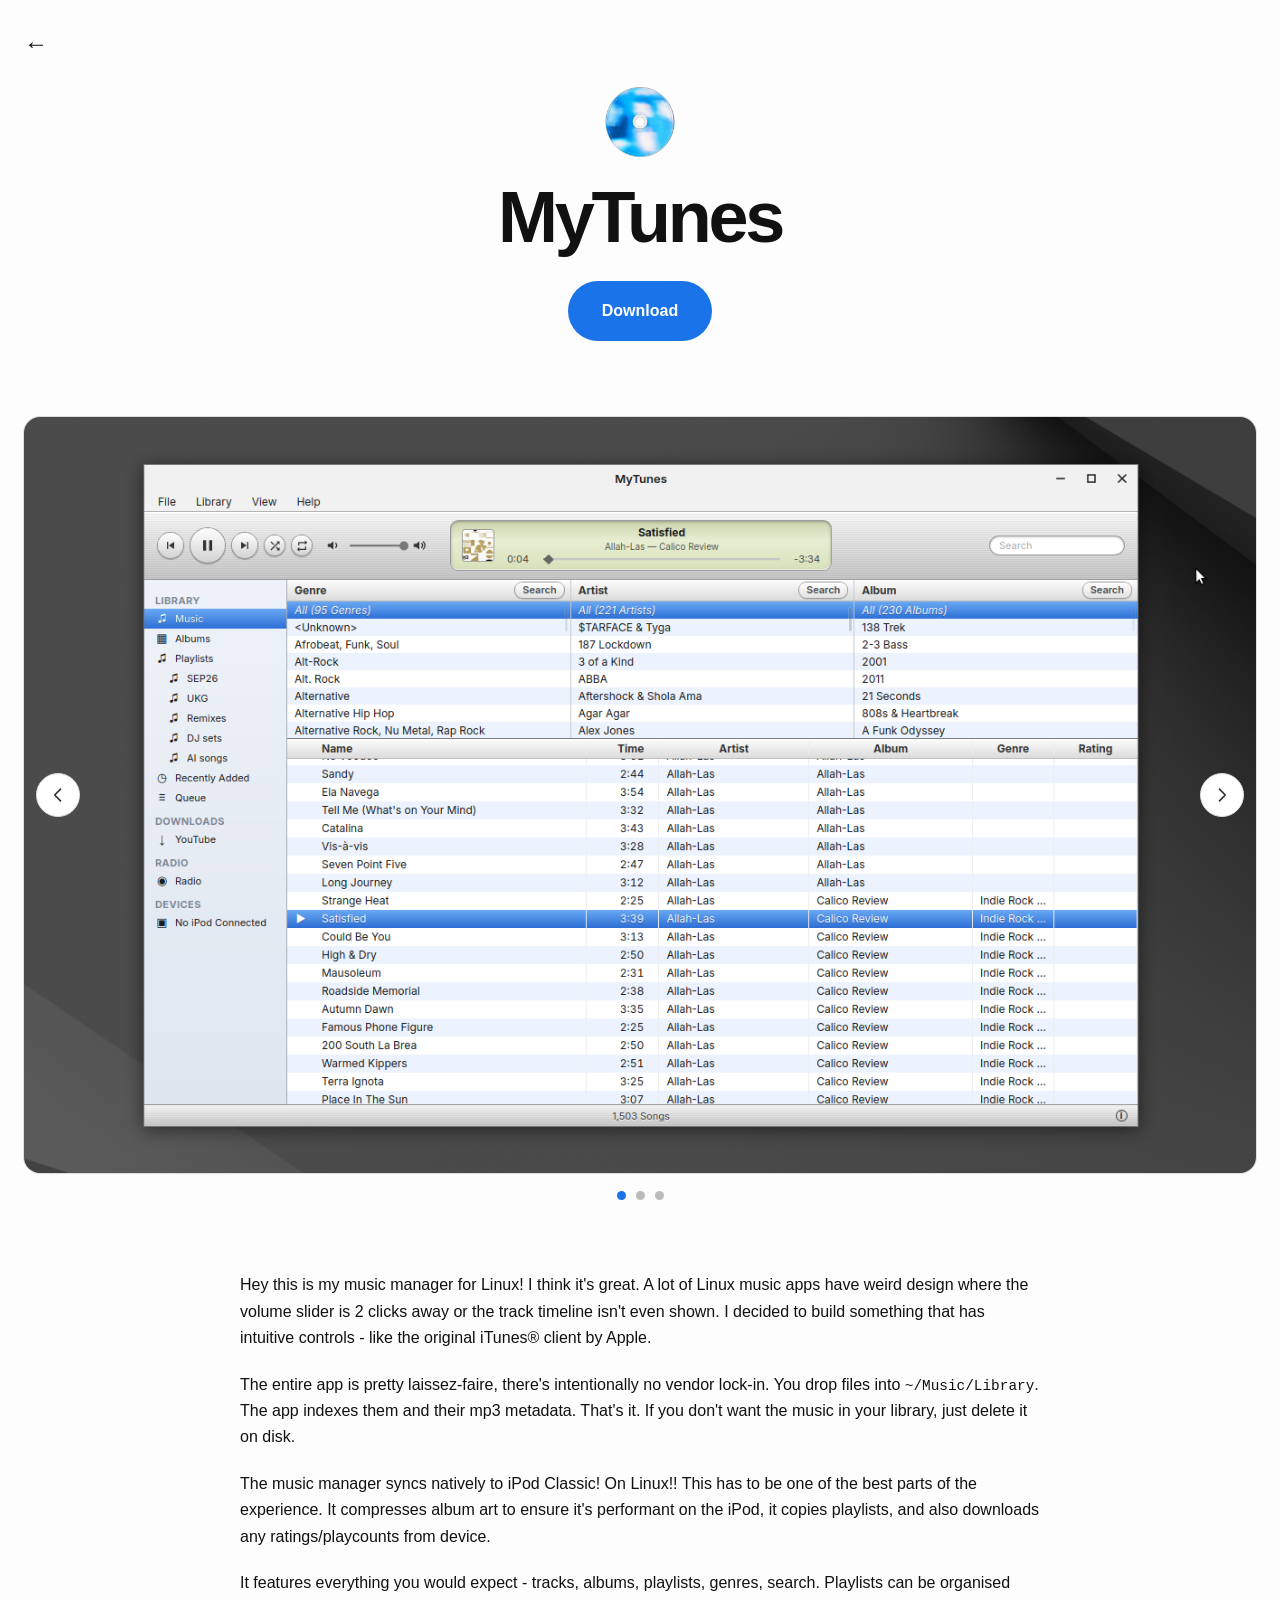
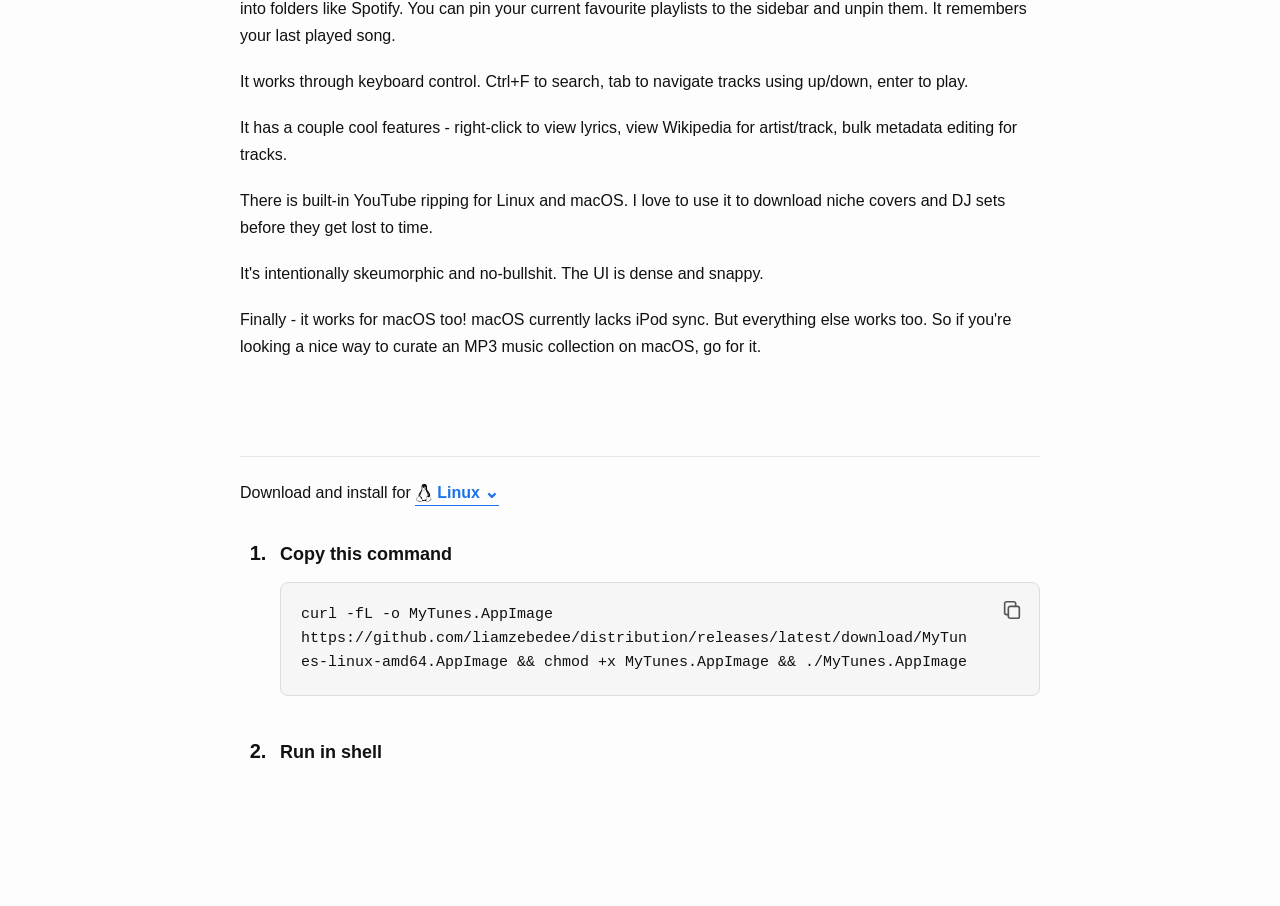
==== commit 59907c5d: "Publish Desktop Downloads Page" ====
--- a/docs/mytunes/index.html
+++ b/docs/mytunes/index.html
@@ -52,9 +52,9 @@
         <p>It features everything you would expect - tracks, albums, playlists, genres, search. Playlists can be organised into folders like Spotify. You can pin your current favourite playlists to the sidebar and unpin them. It remembers your last played song.</p>
         <p>It works through keyboard control. Ctrl+F to search, tab to navigate tracks using up/down, enter to play.</p>
         <p>It has a couple cool features - right-click to view lyrics, view Wikipedia for artist/track, bulk metadata editing for tracks.</p>
-        <p>There is built-in YouTube ripping for Linux. I love to use it to download niche covers and DJ sets before they get lost to time.</p>
+        <p>There is built-in YouTube ripping for Linux and macOS. I love to use it to download niche covers and DJ sets before they get lost to time.</p>
         <p>It's intentionally skeumorphic and no-bullshit. The UI is dense and snappy.</p>
-        <p>Finally - it works for macOS too! macOS currently lacks iPod sync and YouTube ripping. But everything else works too. So if you're looking a nice way to curate an MP3 music collection on macOS, go for it.</p>
+        <p>Finally - it works for macOS too! macOS currently lacks iPod sync. But everything else works too. So if you're looking a nice way to curate an MP3 music collection on macOS, go for it.</p>
       </section>
       <section class="install" id="install" aria-labelledby="install-title">
         <div class="install-line" id="install-title">
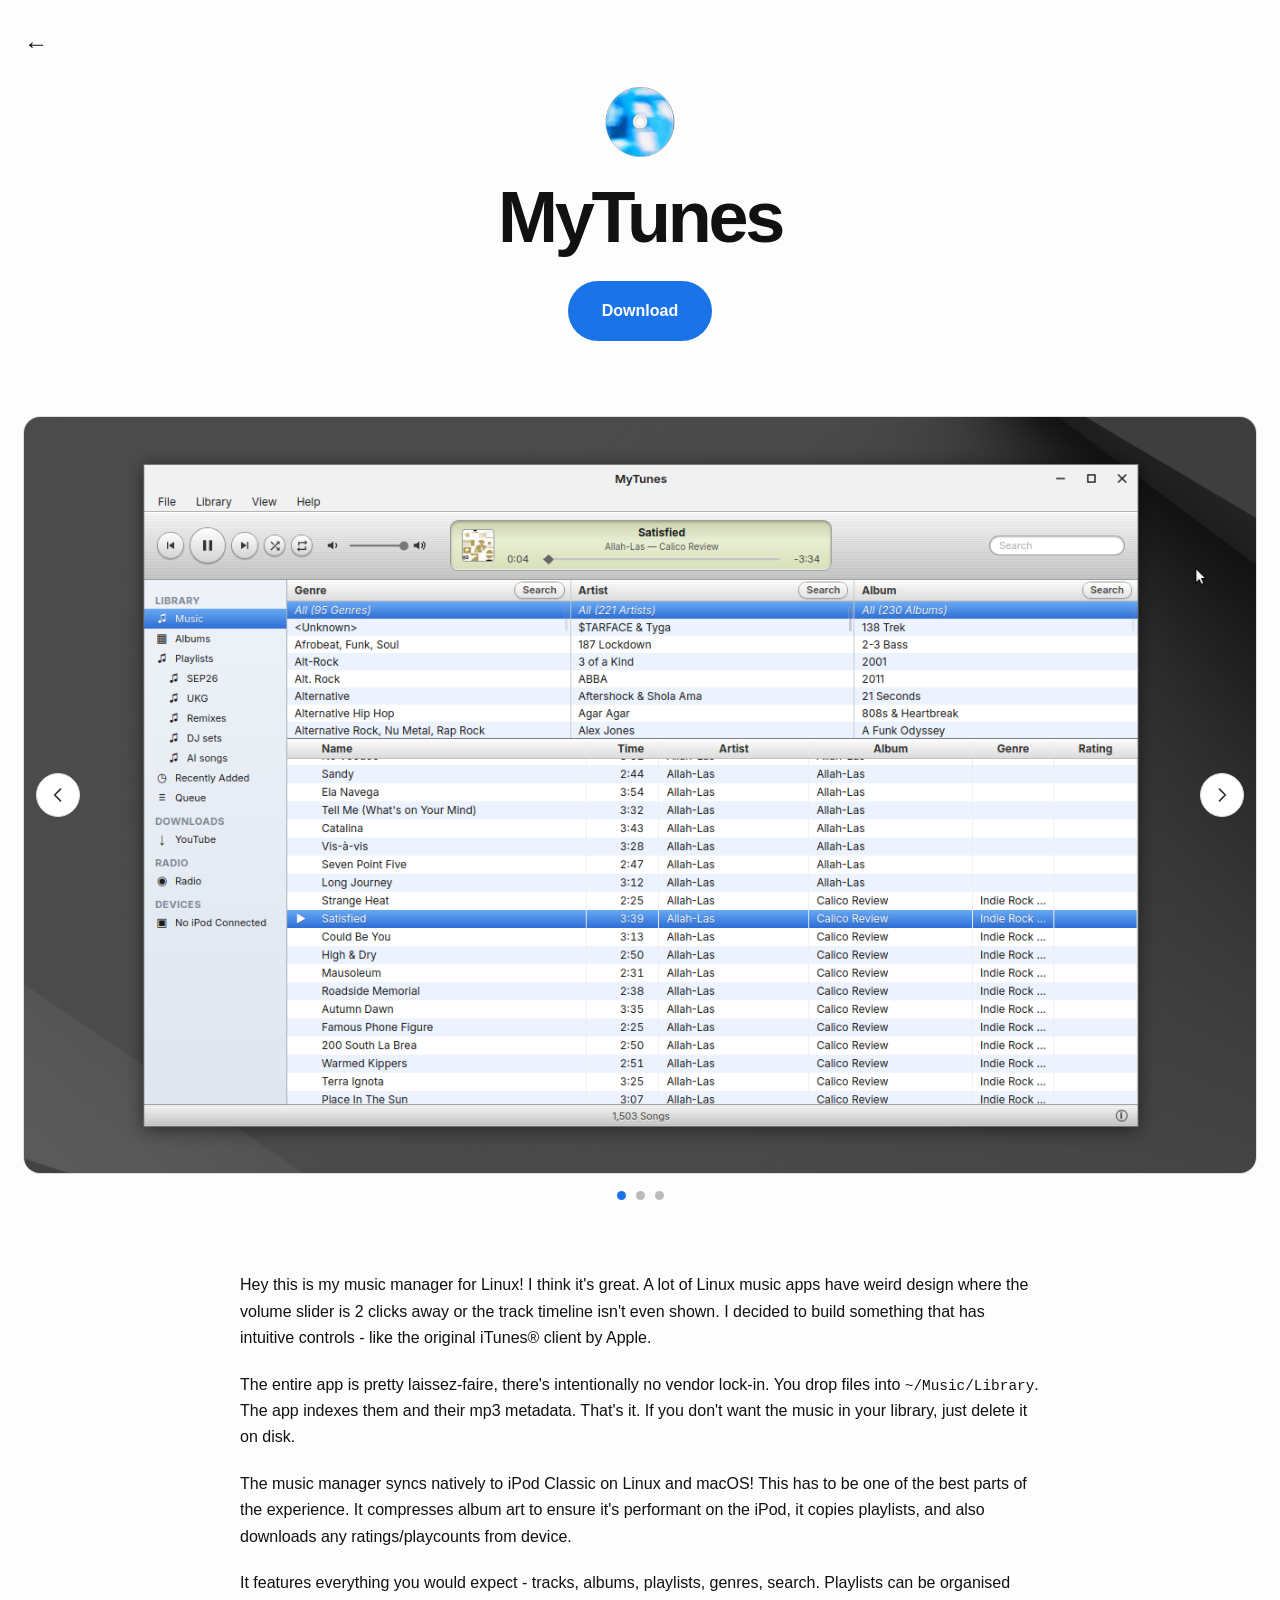
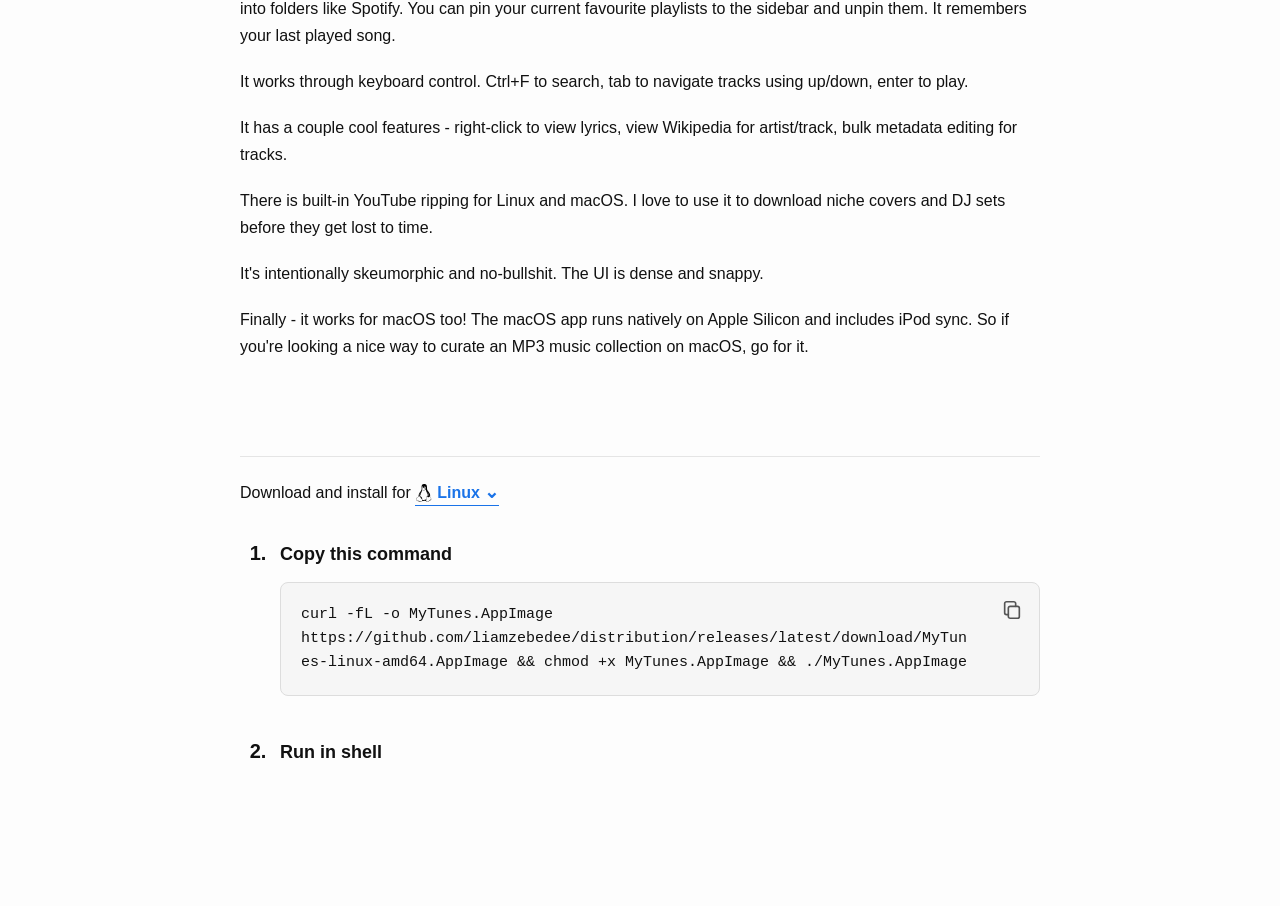
==== commit 4595b2f1: "Publish Desktop Downloads Page" ====
--- a/docs/mytunes/index.html
+++ b/docs/mytunes/index.html
@@ -48,13 +48,13 @@
       <section class="product-overview" aria-label="About MyTunes">
         <p>Hey this is my music manager for Linux! I think it's great. A lot of Linux music apps have weird design where the volume slider is 2 clicks away or the track timeline isn't even shown. I decided to build something that has intuitive controls - like the original iTunes® client by Apple.</p>
         <p>The entire app is pretty laissez-faire, there's intentionally no vendor lock-in. You drop files into <code>~/Music/Library</code>. The app indexes them and their mp3 metadata. That's it. If you don't want the music in your library, just delete it on disk.</p>
-        <p>The music manager syncs natively to iPod Classic! On Linux!! This has to be one of the best parts of the experience. It compresses album art to ensure it's performant on the iPod, it copies playlists, and also downloads any ratings/playcounts from device.</p>
+        <p>The music manager syncs natively to iPod Classic on Linux and macOS! This has to be one of the best parts of the experience. It compresses album art to ensure it's performant on the iPod, it copies playlists, and also downloads any ratings/playcounts from device.</p>
         <p>It features everything you would expect - tracks, albums, playlists, genres, search. Playlists can be organised into folders like Spotify. You can pin your current favourite playlists to the sidebar and unpin them. It remembers your last played song.</p>
         <p>It works through keyboard control. Ctrl+F to search, tab to navigate tracks using up/down, enter to play.</p>
         <p>It has a couple cool features - right-click to view lyrics, view Wikipedia for artist/track, bulk metadata editing for tracks.</p>
         <p>There is built-in YouTube ripping for Linux and macOS. I love to use it to download niche covers and DJ sets before they get lost to time.</p>
         <p>It's intentionally skeumorphic and no-bullshit. The UI is dense and snappy.</p>
-        <p>Finally - it works for macOS too! macOS currently lacks iPod sync. But everything else works too. So if you're looking a nice way to curate an MP3 music collection on macOS, go for it.</p>
+        <p>Finally - it works for macOS too! The macOS app runs natively on Apple Silicon and includes iPod sync. So if you're looking a nice way to curate an MP3 music collection on macOS, go for it.</p>
       </section>
       <section class="install" id="install" aria-labelledby="install-title">
         <div class="install-line" id="install-title">
@@ -63,7 +63,7 @@
             <summary><img class="selected-platform-icon" src="../assets/linux.svg" alt=""><span class="selected-platform">Linux</span><span class="picker-chevron" aria-hidden="true">⌄</span></summary>
             <div class="platform-menu">
               <button type="button" data-platform="linux" data-file="MyTunes.AppImage" data-url="https://github.com/liamzebedee/distribution/releases/latest/download/MyTunes-linux-amd64.AppImage"><img src="../assets/linux.svg" alt="">Linux</button>
-              <button type="button" data-platform="mac" data-file="MyTunes.tar.gz" data-url="https://github.com/liamzebedee/distribution/releases/latest/download/MyTunes-macos-x86_64.tar.gz"><img src="../assets/apple.svg" alt="">macOS</button>
+              <button type="button" data-platform="mac" data-file="MyTunes.tar.gz" data-url="https://github.com/liamzebedee/distribution/releases/latest/download/MyTunes-macos-arm64.tar.gz"><img src="../assets/apple.svg" alt="">macOS</button>
             </div>
           </details>
         </div>
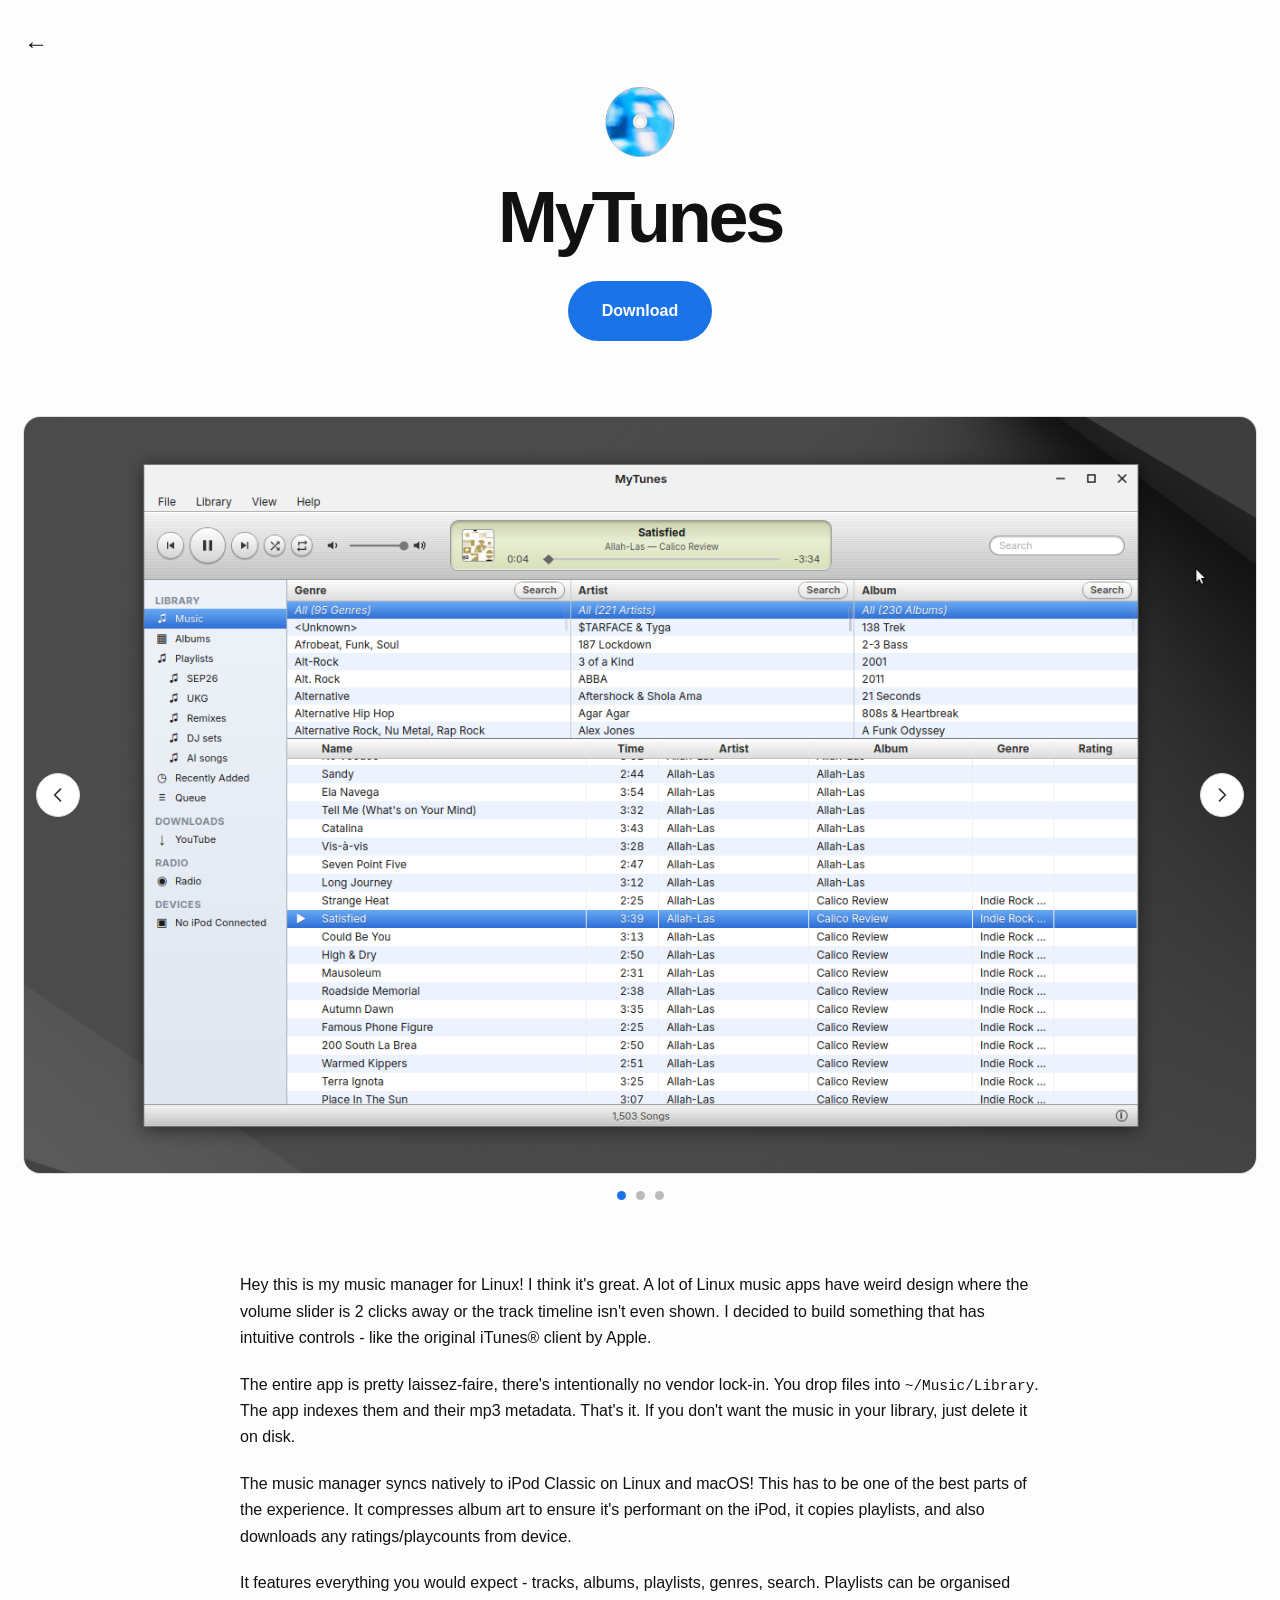
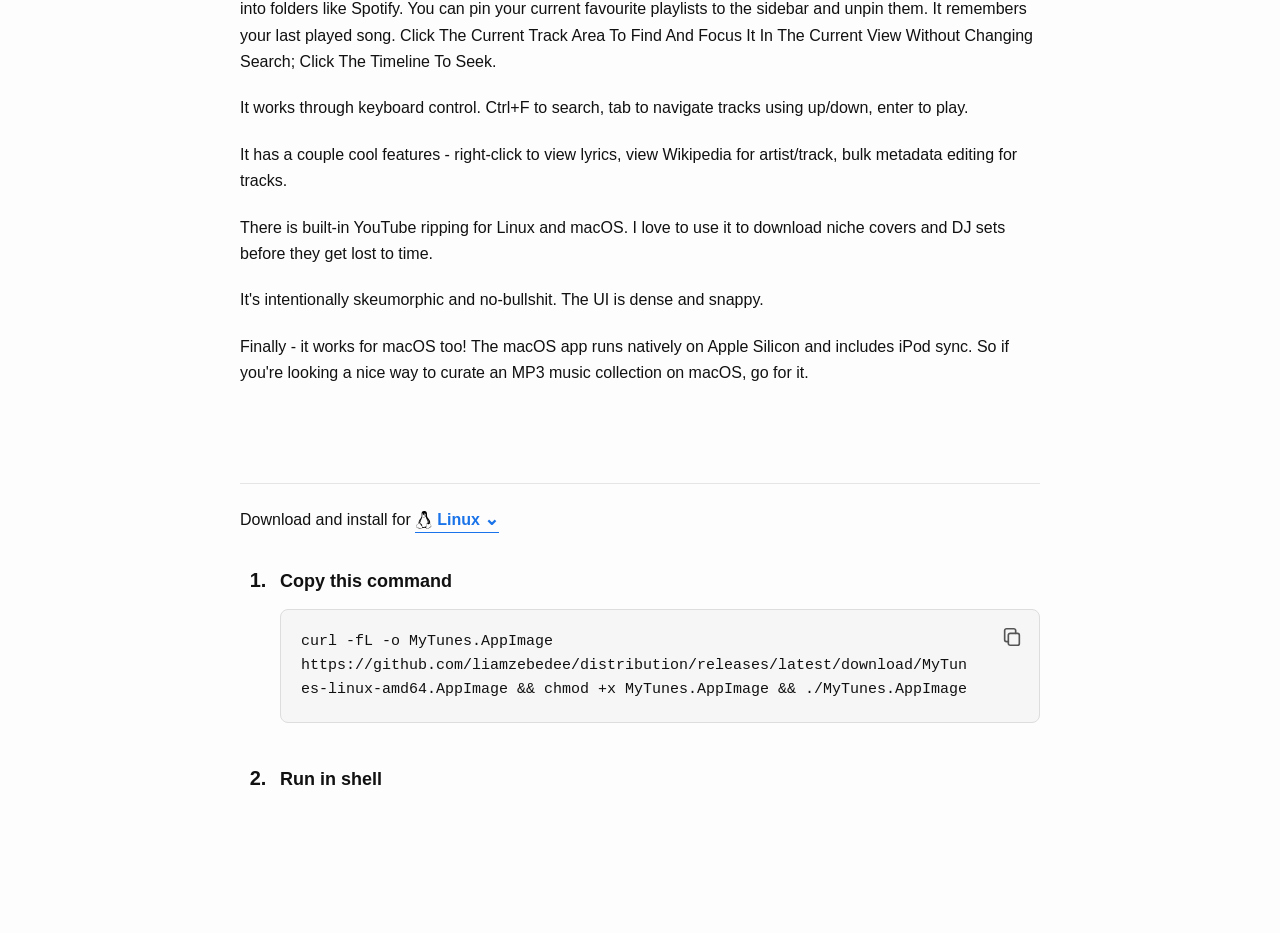
==== commit 99829cce: "Publish Desktop Downloads Page" ====
--- a/docs/mytunes/index.html
+++ b/docs/mytunes/index.html
@@ -49,7 +49,7 @@
         <p>Hey this is my music manager for Linux! I think it's great. A lot of Linux music apps have weird design where the volume slider is 2 clicks away or the track timeline isn't even shown. I decided to build something that has intuitive controls - like the original iTunes® client by Apple.</p>
         <p>The entire app is pretty laissez-faire, there's intentionally no vendor lock-in. You drop files into <code>~/Music/Library</code>. The app indexes them and their mp3 metadata. That's it. If you don't want the music in your library, just delete it on disk.</p>
         <p>The music manager syncs natively to iPod Classic on Linux and macOS! This has to be one of the best parts of the experience. It compresses album art to ensure it's performant on the iPod, it copies playlists, and also downloads any ratings/playcounts from device.</p>
-        <p>It features everything you would expect - tracks, albums, playlists, genres, search. Playlists can be organised into folders like Spotify. You can pin your current favourite playlists to the sidebar and unpin them. It remembers your last played song.</p>
+        <p>It features everything you would expect - tracks, albums, playlists, genres, search. Playlists can be organised into folders like Spotify. You can pin your current favourite playlists to the sidebar and unpin them. It remembers your last played song. Click The Current Track Area To Find And Focus It In The Current View Without Changing Search; Click The Timeline To Seek.</p>
         <p>It works through keyboard control. Ctrl+F to search, tab to navigate tracks using up/down, enter to play.</p>
         <p>It has a couple cool features - right-click to view lyrics, view Wikipedia for artist/track, bulk metadata editing for tracks.</p>
         <p>There is built-in YouTube ripping for Linux and macOS. I love to use it to download niche covers and DJ sets before they get lost to time.</p>
